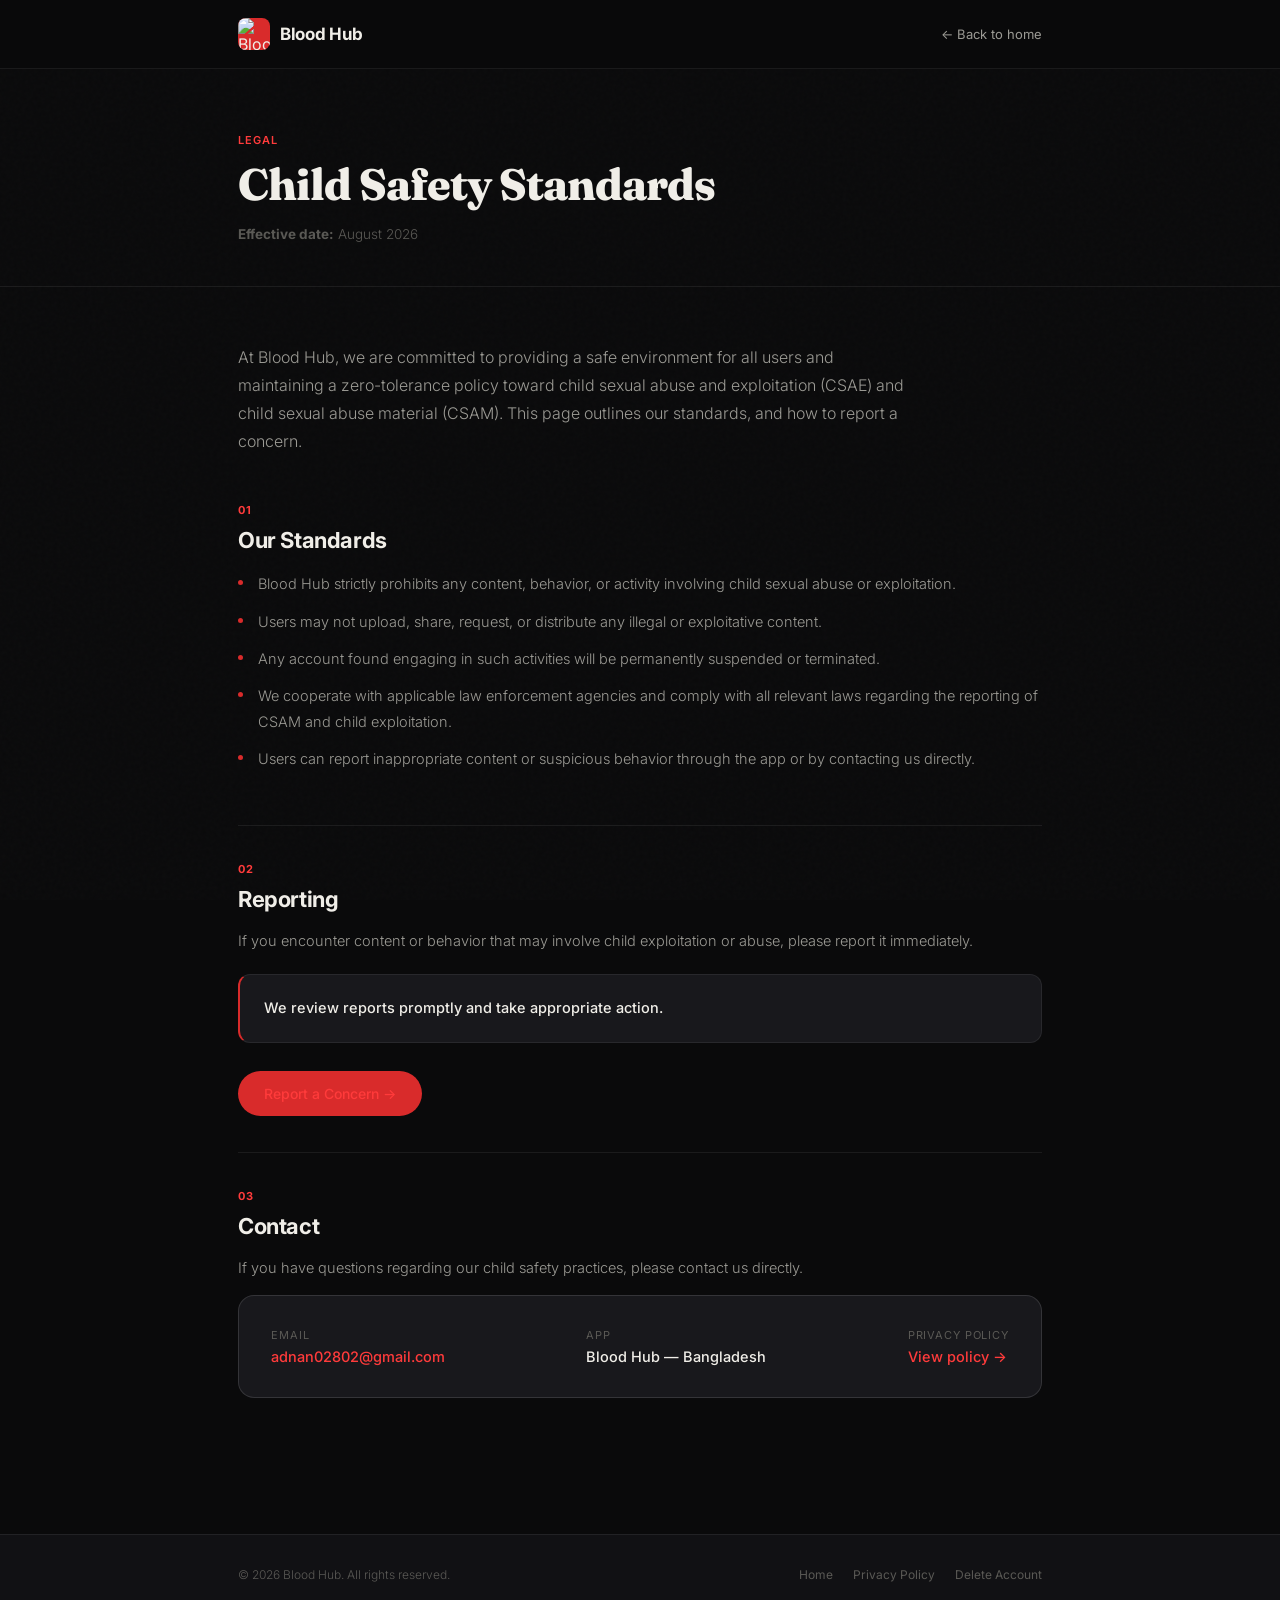
==== child-safety.html @ aaeac51d "Child Safety uploaded" ====
<!DOCTYPE html>
<html lang="en">

<head>
  <meta charset="UTF-8">
  <meta name="viewport" content="width=device-width, initial-scale=1.0">
  <title>Child Safety Standards | Blood Hub</title>
  <meta name="description"
    content="Blood Hub's Child Safety Standards — our zero-tolerance policy toward child sexual abuse and exploitation, and how to report concerns.">
  <link rel="preconnect" href="https://i.ibb.co.com">
  <link rel="icon" href="https://i.ibb.co.com/1txKKfhk/logo.png" type="image/png">
  <link rel="preconnect" href="https://fonts.googleapis.com">
  <link rel="preconnect" href="https://fonts.gstatic.com" crossorigin>
  <link
    href="https://fonts.googleapis.com/css2?family=Inter:wght@300;400;500;600;700;800&family=Fraunces:ital,opsz,wght@0,9..144,600;0,9..144,700;0,9..144,800;1,9..144,700&display=swap"
    rel="stylesheet">
  <style>
    :root {
      --red: #D92B2B;
      --red-2: #FF3B3B;
      --red-dim: rgba(217, 43, 43, 0.1);
      --red-glow: rgba(217, 43, 43, 0.22);
      --black: #0A0A0B;
      --surface: #111114;
      --surface-2: #18181C;
      --surface-3: #202027;
      --border: rgba(255, 255, 255, 0.07);
      --border-2: rgba(255, 255, 255, 0.12);
      --text: #F0EEE8;
      --text-2: #9B9A94;
      --text-3: #5A5955;
      --white: #FFFFFF;
      --font-display: 'Inter', 'Segoe UI', Arial, sans-serif;
      --font-body: 'Inter', 'Segoe UI', Arial, sans-serif;
      --font-hero: 'Fraunces', Georgia, serif;
    }

    *, *::before, *::after { margin: 0; padding: 0; box-sizing: border-box; }
    html { scroll-behavior: smooth; }

    body {
      font-family: var(--font-body);
      background: var(--black);
      color: var(--text);
      -webkit-font-smoothing: antialiased;
    }

    body::before {
      content: '';
      position: fixed;
      inset: 0;
      z-index: 0;
      background-image: url("data:image/svg+xml,%3Csvg viewBox='0 0 256 256' xmlns='http://www.w3.org/2000/svg'%3E%3Cfilter id='noise'%3E%3CfeTurbulence type='fractalNoise' baseFrequency='0.9' numOctaves='4' stitchTiles='stitch'/%3E%3C/filter%3E%3Crect width='100%25' height='100%25' filter='url(%23noise)' opacity='0.04'/%3E%3C/svg%3E");
      pointer-events: none;
      opacity: .55;
    }

    .container {
      max-width: 860px;
      margin: 0 auto;
      padding: 0 28px;
      position: relative;
    }

    /* ─── NAV ─── */
    nav {
      position: sticky;
      top: 0;
      z-index: 120;
      padding: 18px 0;
      background: rgba(10, 10, 11, 0.88);
      backdrop-filter: blur(20px);
      border-bottom: 1px solid var(--border);
    }

    .nav-inner {
      max-width: 860px;
      margin: 0 auto;
      padding: 0 28px;
      display: flex;
      align-items: center;
      justify-content: space-between;
    }

    .nav-logo {
      display: flex;
      align-items: center;
      gap: 10px;
      text-decoration: none;
      color: var(--text);
    }

    .nav-logo-mark {
      width: 32px;
      height: 32px;
      border-radius: 8px;
      background: var(--red);
      display: flex;
      align-items: center;
      justify-content: center;
      overflow: hidden;
    }

    .nav-logo-mark img { width: 100%; height: 100%; object-fit: cover; }

    .nav-logo span {
      font-family: var(--font-display);
      font-size: 17px;
      font-weight: 700;
      letter-spacing: -0.3px;
    }

    .nav-back {
      text-decoration: none;
      color: var(--text-2);
      font-size: 13px;
      font-weight: 400;
      transition: color .2s;
    }

    .nav-back:hover { color: var(--text); }

    /* ─── HEADER ─── */
    .policy-header {
      padding: 64px 0 40px;
      border-bottom: 1px solid var(--border);
      position: relative;
    }

    .eyebrow-label {
      font-size: 11px;
      font-weight: 600;
      text-transform: uppercase;
      letter-spacing: .1em;
      color: var(--red-2);
      margin-bottom: 14px;
      display: block;
    }

    .policy-header h1 {
      font-family: var(--font-hero);
      font-size: 44px;
      font-weight: 800;
      line-height: 1.05;
      letter-spacing: -1px;
      margin-bottom: 16px;
    }

    .policy-meta {
      font-size: 13.5px;
      color: var(--text-3);
      font-weight: 300;
      line-height: 1.7;
    }

    /* ─── BODY ─── */
    .policy-body { padding: 56px 0 100px; }

    .policy-intro {
      font-size: 16px;
      color: var(--text-2);
      line-height: 1.75;
      font-weight: 300;
      margin-bottom: 48px;
      max-width: 680px;
    }

    .policy-section {
      padding: 36px 0;
      border-top: 1px solid var(--border);
    }

    .policy-section:first-of-type { border-top: none; padding-top: 0; }

    .section-num {
      font-family: var(--font-display);
      font-size: 11px;
      font-weight: 700;
      color: var(--red-2);
      letter-spacing: .08em;
      margin-bottom: 10px;
    }

    .policy-section h2 {
      font-family: var(--font-display);
      font-size: 22px;
      font-weight: 700;
      letter-spacing: -0.4px;
      margin-bottom: 16px;
    }

    .policy-section p {
      font-size: 14.5px;
      color: var(--text-2);
      line-height: 1.8;
      font-weight: 300;
      margin-bottom: 14px;
    }

    .policy-section p:last-child { margin-bottom: 0; }

    .policy-section a { color: var(--red-2); text-decoration: none; }
    .policy-section a:hover { text-decoration: underline; }

    .policy-list {
      list-style: none;
      margin: 18px 0;
      display: flex;
      flex-direction: column;
      gap: 12px;
    }

    .policy-list li {
      font-size: 14.5px;
      color: var(--text-2);
      line-height: 1.75;
      font-weight: 300;
      padding-left: 20px;
      position: relative;
    }

    .policy-list li::before {
      content: '';
      position: absolute;
      left: 0;
      top: 9px;
      width: 5px;
      height: 5px;
      border-radius: 50%;
      background: var(--red);
    }

    .policy-list li strong { color: var(--text); font-weight: 500; }

    .callout {
      background: var(--surface-2);
      border: 1px solid var(--border);
      border-left: 2px solid var(--red);
      border-radius: 12px;
      padding: 20px 24px;
      margin: 20px 0;
    }

    .callout p { color: var(--text-2); margin-bottom: 0; }
    .callout p strong { color: var(--text); font-weight: 500; }

    .contact-card {
      background: var(--surface-2);
      border: 1px solid var(--border-2);
      border-radius: 16px;
      padding: 32px;
      margin-top: 8px;
      display: flex;
      flex-wrap: wrap;
      gap: 24px;
      justify-content: space-between;
      align-items: center;
    }

    .contact-item .label {
      font-size: 11px;
      text-transform: uppercase;
      letter-spacing: .08em;
      color: var(--text-3);
      margin-bottom: 6px;
    }

    .contact-item .value {
      font-family: var(--font-display);
      font-size: 14.5px;
      font-weight: 500;
      color: var(--text);
    }

    .contact-item a { color: var(--red-2); text-decoration: none; }
    .contact-item a:hover { text-decoration: underline; }

    .mailto-btn {
      display: inline-flex;
      align-items: center;
      gap: 9px;
      background: var(--red);
      color: white;
      padding: 14px 26px;
      border-radius: 100px;
      text-decoration: none;
      font-size: 14px;
      font-weight: 500;
      transition: all .25s;
      margin-top: 8px;
    }

    .mailto-btn:hover {
      background: var(--red-2);
      box-shadow: 0 12px 32px var(--red-glow);
    }

    /* ─── FOOTER ─── */
    footer {
      background: var(--surface);
      border-top: 1px solid var(--border);
      padding: 32px 0;
    }

    .footer-inner {
      display: flex;
      justify-content: space-between;
      align-items: center;
      flex-wrap: wrap;
      gap: 12px;
    }

    .footer-copy { font-size: 12px; color: var(--text-3); font-weight: 300; }

    .footer-legal { display: flex; gap: 20px; }

    .footer-legal a {
      font-size: 12px;
      color: var(--text-3);
      text-decoration: none;
      transition: color .2s;
    }

    .footer-legal a:hover { color: var(--text-2); }

    @media (max-width: 640px) {
      .policy-header h1 { font-size: 32px; }
      .policy-header { padding: 44px 0 32px; }
      .contact-card { flex-direction: column; align-items: flex-start; }
    }
  </style>
</head>

<body>

  <nav>
    <div class="nav-inner">
      <a href="index.html" class="nav-logo">
        <div class="nav-logo-mark"><img src="https://i.ibb.co.com/1txKKfhk/logo.png" alt="Blood Hub logo"></div>
        <span>Blood Hub</span>
      </a>
      <a href="index.html" class="nav-back">← Back to home</a>
    </div>
  </nav>

  <header class="policy-header">
    <div class="container">
      <span class="eyebrow-label">Legal</span>
      <h1>Child Safety Standards</h1>
      <p class="policy-meta"><strong>Effective date:</strong> August 2026</p>
    </div>
  </header>

  <main class="policy-body">
    <div class="container">

      <p class="policy-intro">
        At Blood Hub, we are committed to providing a safe environment for all users and maintaining a
        zero-tolerance policy toward child sexual abuse and exploitation (CSAE) and child sexual abuse material
        (CSAM). This page outlines our standards, and how to report a concern.
      </p>

      <section class="policy-section">
        <div class="section-num">01</div>
        <h2>Our Standards</h2>
        <ul class="policy-list">
          <li>Blood Hub strictly prohibits any content, behavior, or activity involving child sexual abuse or
            exploitation.</li>
          <li>Users may not upload, share, request, or distribute any illegal or exploitative content.</li>
          <li>Any account found engaging in such activities will be permanently suspended or terminated.</li>
          <li>We cooperate with applicable law enforcement agencies and comply with all relevant laws regarding
            the reporting of CSAM and child exploitation.</li>
          <li>Users can report inappropriate content or suspicious behavior through the app or by contacting us
            directly.</li>
        </ul>
      </section>

      <section class="policy-section">
        <div class="section-num">02</div>
        <h2>Reporting</h2>
        <p>If you encounter content or behavior that may involve child exploitation or abuse, please report it
          immediately.</p>
        <div class="callout">
          <p><strong>We review reports promptly and take appropriate action.</strong></p>
        </div>
        <a class="mailto-btn" href="mailto:adnan02802@gmail.com?subject=Child%20Safety%20Report%20-%20Blood%20Hub">Report a Concern →</a>
      </section>

      <section class="policy-section">
        <div class="section-num">03</div>
        <h2>Contact</h2>
        <p>If you have questions regarding our child safety practices, please contact us directly.</p>
        <div class="contact-card">
          <div class="contact-item">
            <div class="label">Email</div>
            <div class="value"><a href="mailto:adnan02802@gmail.com">adnan02802@gmail.com</a></div>
          </div>
          <div class="contact-item">
            <div class="label">App</div>
            <div class="value">Blood Hub — Bangladesh</div>
          </div>
          <div class="contact-item">
            <div class="label">Privacy Policy</div>
            <div class="value"><a href="privacy-policy.html">View policy →</a></div>
          </div>
        </div>
      </section>

    </div>
  </main>

  <footer>
    <div class="container footer-inner">
      <div class="footer-copy">© 2026 Blood Hub. All rights reserved.</div>
      <div class="footer-legal">
        <a href="index.html">Home</a>
        <a href="privacy-policy.html">Privacy Policy</a>
        <a href="delete-account.html">Delete Account</a>
      </div>
    </div>
  </footer>

</body>

</html>
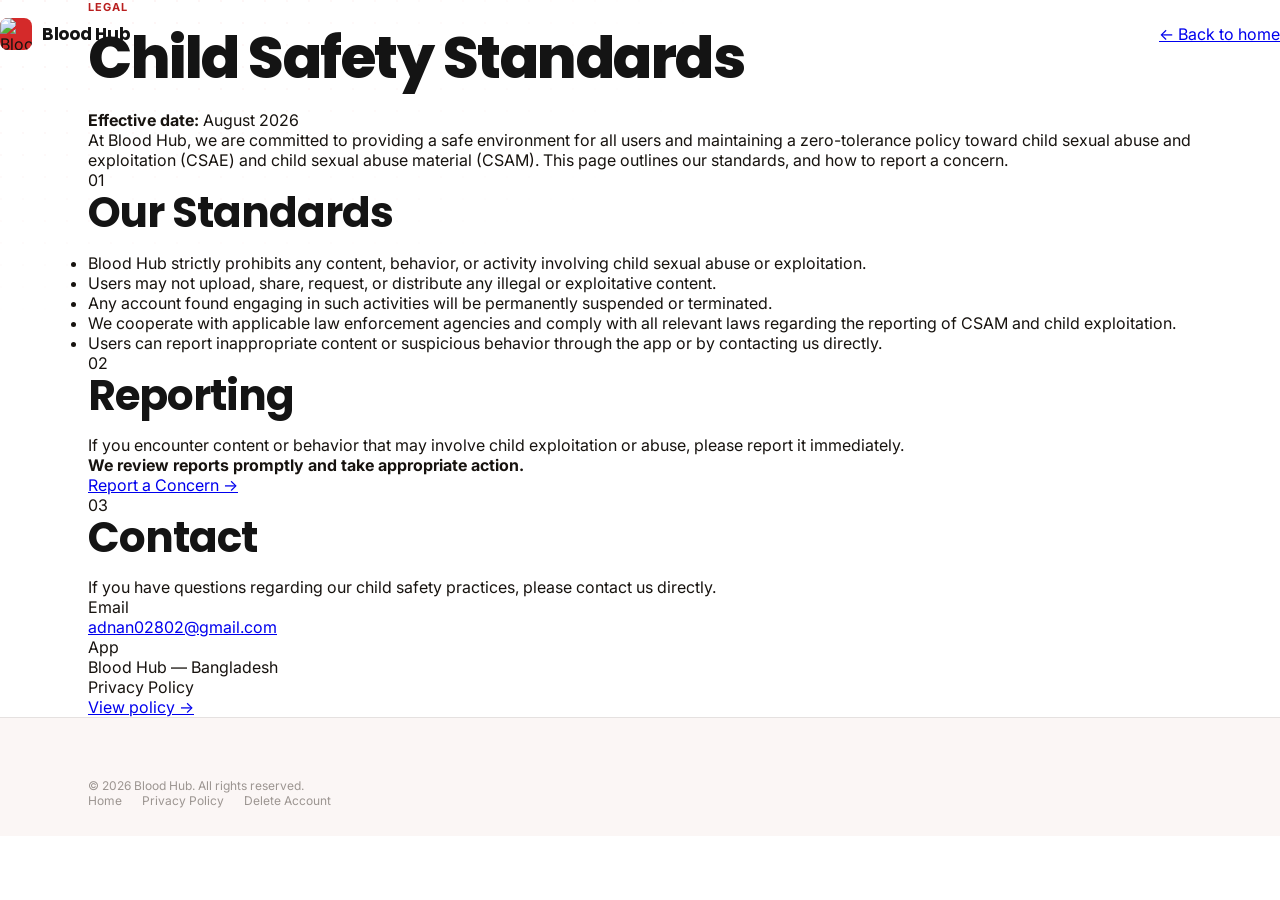
==== commit 940a3f19: "Teams, child safety, delete account, privacy policy added to the website. Theme changed" ====
--- a/child-safety.html
+++ b/child-safety.html
@@ -6,334 +6,19 @@
   <meta name="viewport" content="width=device-width, initial-scale=1.0">
   <title>Child Safety Standards | Blood Hub</title>
   <meta name="description"
-    content="Blood Hub's Child Safety Standards — our zero-tolerance policy toward child sexual abuse and exploitation, and how to report concerns.">
+    content="Blood Hub's child safety standards and zero-tolerance policy toward child sexual abuse and exploitation.">
+  <link rel="canonical" href="https://blood-hub-website.vercel.app/child-safety.html">
   <link rel="preconnect" href="https://i.ibb.co.com">
   <link rel="icon" href="https://i.ibb.co.com/1txKKfhk/logo.png" type="image/png">
   <link rel="preconnect" href="https://fonts.googleapis.com">
   <link rel="preconnect" href="https://fonts.gstatic.com" crossorigin>
-  <link
-    href="https://fonts.googleapis.com/css2?family=Inter:wght@300;400;500;600;700;800&family=Fraunces:ital,opsz,wght@0,9..144,600;0,9..144,700;0,9..144,800;1,9..144,700&display=swap"
-    rel="stylesheet">
-  <style>
-    :root {
-      --red: #D92B2B;
-      --red-2: #FF3B3B;
-      --red-dim: rgba(217, 43, 43, 0.1);
-      --red-glow: rgba(217, 43, 43, 0.22);
-      --black: #0A0A0B;
-      --surface: #111114;
-      --surface-2: #18181C;
-      --surface-3: #202027;
-      --border: rgba(255, 255, 255, 0.07);
-      --border-2: rgba(255, 255, 255, 0.12);
-      --text: #F0EEE8;
-      --text-2: #9B9A94;
-      --text-3: #5A5955;
-      --white: #FFFFFF;
-      --font-display: 'Inter', 'Segoe UI', Arial, sans-serif;
-      --font-body: 'Inter', 'Segoe UI', Arial, sans-serif;
-      --font-hero: 'Fraunces', Georgia, serif;
-    }
-
-    *, *::before, *::after { margin: 0; padding: 0; box-sizing: border-box; }
-    html { scroll-behavior: smooth; }
-
-    body {
-      font-family: var(--font-body);
-      background: var(--black);
-      color: var(--text);
-      -webkit-font-smoothing: antialiased;
-    }
-
-    body::before {
-      content: '';
-      position: fixed;
-      inset: 0;
-      z-index: 0;
-      background-image: url("data:image/svg+xml,%3Csvg viewBox='0 0 256 256' xmlns='http://www.w3.org/2000/svg'%3E%3Cfilter id='noise'%3E%3CfeTurbulence type='fractalNoise' baseFrequency='0.9' numOctaves='4' stitchTiles='stitch'/%3E%3C/filter%3E%3Crect width='100%25' height='100%25' filter='url(%23noise)' opacity='0.04'/%3E%3C/svg%3E");
-      pointer-events: none;
-      opacity: .55;
-    }
-
-    .container {
-      max-width: 860px;
-      margin: 0 auto;
-      padding: 0 28px;
-      position: relative;
-    }
-
-    /* ─── NAV ─── */
-    nav {
-      position: sticky;
-      top: 0;
-      z-index: 120;
-      padding: 18px 0;
-      background: rgba(10, 10, 11, 0.88);
-      backdrop-filter: blur(20px);
-      border-bottom: 1px solid var(--border);
-    }
-
-    .nav-inner {
-      max-width: 860px;
-      margin: 0 auto;
-      padding: 0 28px;
-      display: flex;
-      align-items: center;
-      justify-content: space-between;
-    }
-
-    .nav-logo {
-      display: flex;
-      align-items: center;
-      gap: 10px;
-      text-decoration: none;
-      color: var(--text);
-    }
-
-    .nav-logo-mark {
-      width: 32px;
-      height: 32px;
-      border-radius: 8px;
-      background: var(--red);
-      display: flex;
-      align-items: center;
-      justify-content: center;
-      overflow: hidden;
-    }
-
-    .nav-logo-mark img { width: 100%; height: 100%; object-fit: cover; }
-
-    .nav-logo span {
-      font-family: var(--font-display);
-      font-size: 17px;
-      font-weight: 700;
-      letter-spacing: -0.3px;
-    }
-
-    .nav-back {
-      text-decoration: none;
-      color: var(--text-2);
-      font-size: 13px;
-      font-weight: 400;
-      transition: color .2s;
-    }
-
-    .nav-back:hover { color: var(--text); }
-
-    /* ─── HEADER ─── */
-    .policy-header {
-      padding: 64px 0 40px;
-      border-bottom: 1px solid var(--border);
-      position: relative;
-    }
-
-    .eyebrow-label {
-      font-size: 11px;
-      font-weight: 600;
-      text-transform: uppercase;
-      letter-spacing: .1em;
-      color: var(--red-2);
-      margin-bottom: 14px;
-      display: block;
-    }
-
-    .policy-header h1 {
-      font-family: var(--font-hero);
-      font-size: 44px;
-      font-weight: 800;
-      line-height: 1.05;
-      letter-spacing: -1px;
-      margin-bottom: 16px;
-    }
-
-    .policy-meta {
-      font-size: 13.5px;
-      color: var(--text-3);
-      font-weight: 300;
-      line-height: 1.7;
-    }
-
-    /* ─── BODY ─── */
-    .policy-body { padding: 56px 0 100px; }
-
-    .policy-intro {
-      font-size: 16px;
-      color: var(--text-2);
-      line-height: 1.75;
-      font-weight: 300;
-      margin-bottom: 48px;
-      max-width: 680px;
-    }
-
-    .policy-section {
-      padding: 36px 0;
-      border-top: 1px solid var(--border);
-    }
-
-    .policy-section:first-of-type { border-top: none; padding-top: 0; }
-
-    .section-num {
-      font-family: var(--font-display);
-      font-size: 11px;
-      font-weight: 700;
-      color: var(--red-2);
-      letter-spacing: .08em;
-      margin-bottom: 10px;
-    }
-
-    .policy-section h2 {
-      font-family: var(--font-display);
-      font-size: 22px;
-      font-weight: 700;
-      letter-spacing: -0.4px;
-      margin-bottom: 16px;
-    }
-
-    .policy-section p {
-      font-size: 14.5px;
-      color: var(--text-2);
-      line-height: 1.8;
-      font-weight: 300;
-      margin-bottom: 14px;
-    }
-
-    .policy-section p:last-child { margin-bottom: 0; }
-
-    .policy-section a { color: var(--red-2); text-decoration: none; }
-    .policy-section a:hover { text-decoration: underline; }
-
-    .policy-list {
-      list-style: none;
-      margin: 18px 0;
-      display: flex;
-      flex-direction: column;
-      gap: 12px;
-    }
-
-    .policy-list li {
-      font-size: 14.5px;
-      color: var(--text-2);
-      line-height: 1.75;
-      font-weight: 300;
-      padding-left: 20px;
-      position: relative;
-    }
-
-    .policy-list li::before {
-      content: '';
-      position: absolute;
-      left: 0;
-      top: 9px;
-      width: 5px;
-      height: 5px;
-      border-radius: 50%;
-      background: var(--red);
-    }
-
-    .policy-list li strong { color: var(--text); font-weight: 500; }
-
-    .callout {
-      background: var(--surface-2);
-      border: 1px solid var(--border);
-      border-left: 2px solid var(--red);
-      border-radius: 12px;
-      padding: 20px 24px;
-      margin: 20px 0;
-    }
-
-    .callout p { color: var(--text-2); margin-bottom: 0; }
-    .callout p strong { color: var(--text); font-weight: 500; }
-
-    .contact-card {
-      background: var(--surface-2);
-      border: 1px solid var(--border-2);
-      border-radius: 16px;
-      padding: 32px;
-      margin-top: 8px;
-      display: flex;
-      flex-wrap: wrap;
-      gap: 24px;
-      justify-content: space-between;
-      align-items: center;
-    }
-
-    .contact-item .label {
-      font-size: 11px;
-      text-transform: uppercase;
-      letter-spacing: .08em;
-      color: var(--text-3);
-      margin-bottom: 6px;
-    }
-
-    .contact-item .value {
-      font-family: var(--font-display);
-      font-size: 14.5px;
-      font-weight: 500;
-      color: var(--text);
-    }
-
-    .contact-item a { color: var(--red-2); text-decoration: none; }
-    .contact-item a:hover { text-decoration: underline; }
-
-    .mailto-btn {
-      display: inline-flex;
-      align-items: center;
-      gap: 9px;
-      background: var(--red);
-      color: white;
-      padding: 14px 26px;
-      border-radius: 100px;
-      text-decoration: none;
-      font-size: 14px;
-      font-weight: 500;
-      transition: all .25s;
-      margin-top: 8px;
-    }
-
-    .mailto-btn:hover {
-      background: var(--red-2);
-      box-shadow: 0 12px 32px var(--red-glow);
-    }
-
-    /* ─── FOOTER ─── */
-    footer {
-      background: var(--surface);
-      border-top: 1px solid var(--border);
-      padding: 32px 0;
-    }
-
-    .footer-inner {
-      display: flex;
-      justify-content: space-between;
-      align-items: center;
-      flex-wrap: wrap;
-      gap: 12px;
-    }
-
-    .footer-copy { font-size: 12px; color: var(--text-3); font-weight: 300; }
-
-    .footer-legal { display: flex; gap: 20px; }
-
-    .footer-legal a {
-      font-size: 12px;
-      color: var(--text-3);
-      text-decoration: none;
-      transition: color .2s;
-    }
-
-    .footer-legal a:hover { color: var(--text-2); }
-
-    @media (max-width: 640px) {
-      .policy-header h1 { font-size: 32px; }
-      .policy-header { padding: 44px 0 32px; }
-      .contact-card { flex-direction: column; align-items: flex-start; }
-    }
-  </style>
+  <link href="https://fonts.googleapis.com/css2?family=Poppins:wght@500;600;700;800&family=Inter:wght@300;400;500;600&display=swap" rel="stylesheet">
+  <link rel="stylesheet" href="assets/css/style.css">
 </head>
 
 <body>
 
-  <nav>
+  <nav class="legal-nav">
     <div class="nav-inner">
       <a href="index.html" class="nav-logo">
         <div class="nav-logo-mark"><img src="https://i.ibb.co.com/1txKKfhk/logo.png" alt="Blood Hub logo"></div>
@@ -409,8 +94,8 @@
     </div>
   </main>
 
-  <footer>
-    <div class="container footer-inner">
+  <footer class="legal-footer">
+    <div class="container">
       <div class="footer-copy">© 2026 Blood Hub. All rights reserved.</div>
       <div class="footer-legal">
         <a href="index.html">Home</a>
--- a/assets/css/style.css
+++ b/assets/css/style.css
@@ -0,0 +1,1022 @@
+/* ============================================================
+   BLOOD HUB — shared site styles
+   Palette + type derived from the app UI and team posters.
+   ============================================================ */
+
+:root {
+  /* Reds */
+  --red: #D42A2A;
+  --red-2: #B91F1F;
+  --red-bright: #E63946;
+  --red-dim: rgba(212, 42, 42, 0.08);
+  --red-soft: #FDEBEB;
+  --red-glow: rgba(212, 42, 42, 0.22);
+
+  /* Neutrals */
+  --black: #141414;
+  --white: #FFFFFF;
+  --bg: #FFFFFF;
+  --surface: #FBF6F5;
+  --surface-2: #FFFFFF;
+  --surface-3: #F8EFEE;
+  --border: rgba(20, 15, 14, 0.09);
+  --border-2: rgba(20, 15, 14, 0.15);
+  --text: #17130F;
+  --text-2: #66605C;
+  --text-3: #9C9591;
+
+  --font-display: 'Poppins', 'Inter', 'Segoe UI', Arial, sans-serif;
+  --font-body: 'Inter', 'Segoe UI', Arial, sans-serif;
+  --font-script: 'Caveat', cursive;
+}
+
+*, *::before, *::after {
+  margin: 0;
+  padding: 0;
+  box-sizing: border-box;
+}
+
+html { scroll-behavior: smooth; }
+
+body {
+  font-family: var(--font-body);
+  background: var(--bg);
+  color: var(--text);
+  overflow-x: hidden;
+  -webkit-font-smoothing: antialiased;
+}
+
+body.menu-open { overflow: hidden; }
+
+/* Subtle dotted texture, echoing the poster's polka-dot flourish */
+body::before {
+  content: '';
+  position: fixed;
+  inset: 0;
+  z-index: 0;
+  background-image: radial-gradient(rgba(212, 42, 42, 0.10) 1.4px, transparent 1.4px);
+  background-size: 22px 22px;
+  background-position: -10px -10px;
+  pointer-events: none;
+  opacity: .5;
+  mask-image: radial-gradient(ellipse 900px 500px at 8% 0%, black, transparent 70%);
+}
+
+.container {
+  max-width: 1160px;
+  margin: 0 auto;
+  padding: 0 28px;
+  position: relative;
+}
+
+/* ─── NAVIGATION ─── */
+nav {
+  position: fixed;
+  top: 0; left: 0; right: 0;
+  z-index: 120;
+  padding: 18px 0;
+  transition: background .3s, border-color .3s, box-shadow .3s;
+}
+
+nav.scrolled {
+  background: rgba(255, 255, 255, 0.9);
+  backdrop-filter: blur(20px);
+  border-bottom: 1px solid var(--border);
+  box-shadow: 0 4px 24px rgba(20, 15, 14, 0.04);
+}
+
+.nav-inner {
+  display: flex;
+  align-items: center;
+  justify-content: space-between;
+  position: relative;
+}
+
+.nav-logo {
+  display: flex;
+  align-items: center;
+  gap: 10px;
+  text-decoration: none;
+  color: var(--text);
+}
+
+.nav-logo-mark {
+  width: 32px;
+  height: 32px;
+  border-radius: 8px;
+  background: var(--red);
+  display: flex;
+  align-items: center;
+  justify-content: center;
+  overflow: hidden;
+}
+
+.nav-logo-mark img { width: 100%; height: 100%; object-fit: cover; }
+
+.nav-logo span {
+  font-family: var(--font-display);
+  font-size: 17px;
+  font-weight: 700;
+  letter-spacing: -0.3px;
+  color: var(--black);
+}
+
+.nav-links { display: flex; gap: 32px; align-items: center; }
+
+.nav-link {
+  text-decoration: none;
+  color: var(--text-2);
+  font-size: 13.5px;
+  font-weight: 500;
+  transition: color .2s;
+  letter-spacing: .01em;
+}
+
+.nav-link:hover, .nav-link.active { color: var(--red-2); }
+
+.nav-cta {
+  background: var(--red);
+  color: white;
+  padding: 8px 20px;
+  border-radius: 100px;
+  text-decoration: none;
+  font-size: 13px;
+  font-weight: 600;
+  transition: all .2s;
+  letter-spacing: .01em;
+}
+
+.nav-cta:hover {
+  background: var(--red-2);
+  box-shadow: 0 8px 24px var(--red-glow);
+  transform: translateY(-1px);
+}
+
+.hamburger {
+  display: none;
+  flex-direction: column;
+  gap: 5px;
+  cursor: pointer;
+  padding: 4px;
+  background: transparent;
+  border: 0;
+}
+
+.hamburger span {
+  display: block;
+  width: 22px;
+  height: 2px;
+  border-radius: 2px;
+  background: var(--black);
+  transition: all .3s;
+}
+
+/* ─── HERO ─── */
+.hero {
+  min-height: 100vh;
+  display: flex;
+  align-items: center;
+  padding: 120px 0 80px;
+  position: relative;
+  overflow: hidden;
+}
+
+.hero::after {
+  content: '';
+  position: absolute;
+  top: -10%;
+  left: 50%;
+  transform: translateX(-50%);
+  width: 900px;
+  height: 700px;
+  background: radial-gradient(ellipse at center, rgba(212, 42, 42, 0.10) 0%, transparent 65%);
+  pointer-events: none;
+}
+
+.hero-inner {
+  display: grid;
+  grid-template-columns: 1fr 1fr;
+  gap: 80px;
+  align-items: center;
+}
+
+.hero-eyebrow {
+  display: inline-flex;
+  align-items: center;
+  gap: 8px;
+  border: 1px solid rgba(212, 42, 42, 0.25);
+  background: var(--red-soft);
+  padding: 5px 12px 5px 8px;
+  border-radius: 100px;
+  font-size: 11.5px;
+  font-weight: 600;
+  color: var(--red-2);
+  margin-bottom: 24px;
+  letter-spacing: .04em;
+  text-transform: uppercase;
+}
+
+.eyebrow-dot {
+  width: 6px; height: 6px;
+  border-radius: 50%;
+  background: var(--red);
+  animation: blink 2s ease-in-out infinite;
+}
+
+@keyframes blink {
+  0%, 100% { opacity: 1; transform: scale(1); }
+  50% { opacity: .4; transform: scale(.8); }
+}
+
+h1 {
+  font-family: var(--font-display);
+  font-size: 58px;
+  font-weight: 800;
+  line-height: 1.04;
+  letter-spacing: -1.5px;
+  margin-bottom: 22px;
+  color: var(--black);
+}
+
+h1 em { font-style: normal; color: var(--red); }
+
+.hero-desc {
+  font-size: 16px;
+  color: var(--text-2);
+  line-height: 1.7;
+  max-width: 460px;
+  margin-bottom: 36px;
+  font-weight: 400;
+}
+
+.hero-actions { display: flex; gap: 12px; flex-wrap: wrap; margin-bottom: 48px; }
+
+.btn-dl {
+  display: inline-flex;
+  align-items: center;
+  gap: 9px;
+  background: var(--red);
+  color: white;
+  padding: 14px 26px;
+  border-radius: 100px;
+  text-decoration: none;
+  font-size: 14px;
+  font-weight: 600;
+  transition: all .25s;
+  border: none;
+  cursor: pointer;
+}
+
+.btn-dl:hover {
+  background: var(--red-2);
+  transform: translateY(-1px);
+  box-shadow: 0 12px 32px var(--red-glow);
+}
+
+.btn-dl svg { flex-shrink: 0; }
+
+.btn-ghost {
+  display: inline-flex;
+  align-items: center;
+  gap: 8px;
+  background: transparent;
+  color: var(--text);
+  padding: 14px 24px;
+  border-radius: 100px;
+  text-decoration: none;
+  font-size: 14px;
+  font-weight: 500;
+  border: 1px solid var(--border-2);
+  transition: all .2s;
+}
+
+.btn-ghost:hover { border-color: var(--red); color: var(--red-2); background: var(--red-dim); }
+
+.btn-black {
+  display: inline-flex;
+  align-items: center;
+  gap: 9px;
+  background: var(--black);
+  color: white;
+  padding: 14px 26px;
+  border-radius: 100px;
+  text-decoration: none;
+  font-size: 14px;
+  font-weight: 600;
+  transition: all .25s;
+  border: none;
+  cursor: pointer;
+}
+
+.btn-black:hover { background: #000; transform: translateY(-1px); }
+
+.trust-chips { display: flex; flex-wrap: wrap; gap: 10px; }
+
+.chip { display: flex; align-items: center; gap: 6px; font-size: 12px; color: var(--text-3); font-weight: 500; }
+
+.chip::before { content: ''; width: 4px; height: 4px; border-radius: 50%; background: var(--red); flex-shrink: 0; }
+
+/* ─── HERO VISUAL ─── */
+.hero-visual { position: relative; }
+
+@keyframes float {
+  0%, 100% { transform: translateY(0); }
+  50% { transform: translateY(-10px); }
+}
+
+.screenshot-stack {
+  position: relative;
+  width: 100%;
+  max-width: 340px;
+  margin: 0 auto;
+}
+
+.screenshot-main {
+  width: 100%;
+  border-radius: 32px;
+  box-shadow: 0 40px 80px rgba(20, 15, 14, 0.18), 0 0 0 8px var(--white), 0 0 0 9px var(--border-2);
+  display: block;
+  animation: float 5s ease-in-out infinite;
+}
+
+.hero-visual::before {
+  content: '';
+  position: absolute;
+  top: 8%;
+  left: 50%;
+  transform: translateX(-50%);
+  width: 320px;
+  height: 320px;
+  background: var(--red);
+  border-radius: 50%;
+  opacity: .12;
+  filter: blur(10px);
+  z-index: -1;
+}
+
+.float-card {
+  position: absolute;
+  background: var(--white);
+  border: 1px solid var(--border-2);
+  border-radius: 14px;
+  padding: 12px 16px;
+  font-size: 12px;
+  box-shadow: 0 20px 40px rgba(20, 15, 14, 0.12);
+  z-index: 3;
+}
+
+.float-card-1 { right: -18px; top: 50px; animation: float 5s ease-in-out infinite .8s; }
+.float-card-2 { left: -30px; bottom: 90px; animation: float 5s ease-in-out infinite 1.6s; }
+
+.float-card-label { font-size: 10px; color: var(--text-3); margin-bottom: 4px; font-weight: 500; }
+.float-card-value {
+  font-family: var(--font-display);
+  font-size: 22px;
+  font-weight: 700;
+  color: var(--text);
+  line-height: 1;
+}
+.float-card-sub { font-size: 10px; color: var(--text-3); margin-top: 2px; }
+
+/* ─── SECTION SHARED ─── */
+.section { padding: 100px 0; }
+.section-alt { background: var(--surface); }
+
+.eyebrow-label {
+  font-size: 11px;
+  font-weight: 700;
+  text-transform: uppercase;
+  letter-spacing: .1em;
+  color: var(--red-2);
+  margin-bottom: 14px;
+  display: block;
+}
+
+.eyebrow-script {
+  font-family: var(--font-script);
+  font-size: 34px;
+  font-weight: 600;
+  color: var(--black);
+  display: block;
+  margin-bottom: 4px;
+  line-height: 1;
+}
+
+h2 {
+  font-family: var(--font-display);
+  font-size: 42px;
+  font-weight: 700;
+  line-height: 1.1;
+  letter-spacing: -1px;
+  margin-bottom: 16px;
+  color: var(--black);
+}
+
+.section-desc {
+  font-size: 16px;
+  color: var(--text-2);
+  line-height: 1.7;
+  max-width: 540px;
+  font-weight: 400;
+}
+
+/* ─── URGENCY STRIP ─── */
+.urgency-strip { background: var(--red); padding: 12px 0; overflow: hidden; position: relative; }
+
+.strip-track {
+  display: flex; gap: 60px;
+  animation: marquee 18s linear infinite;
+  white-space: nowrap;
+}
+
+@keyframes marquee { from { transform: translateX(0); } to { transform: translateX(-50%); } }
+
+.strip-item {
+  display: flex; align-items: center; gap: 10px;
+  font-family: var(--font-display);
+  font-size: 13px; font-weight: 600; color: white;
+  letter-spacing: .02em; flex-shrink: 0;
+}
+
+.strip-sep { opacity: .5; }
+
+/* ─── PROBLEM/SOLUTION ─── */
+.problem-grid { display: grid; grid-template-columns: 1fr 1fr; gap: 2px; margin-top: 60px; }
+
+.problem-card { background: var(--white); padding: 44px; border: 1px solid var(--border); }
+
+.problem-card:first-child { border-radius: 20px 0 0 20px; border-right: none; }
+.problem-card:last-child { border-radius: 0 20px 20px 0; border-left: 3px solid var(--red); }
+
+.card-title { font-family: var(--font-display); font-size: 21px; font-weight: 700; margin-bottom: 14px; color: var(--black); }
+.card-body { font-size: 15px; color: var(--text-2); line-height: 1.75; font-weight: 400; }
+.card-body strong { color: var(--black); font-weight: 600; }
+
+/* ─── FEATURES ─── */
+.features-header { display: grid; grid-template-columns: 1fr 1fr; gap: 60px; align-items: end; margin-bottom: 52px; }
+
+.features-grid {
+  display: grid;
+  grid-template-columns: repeat(3, 1fr);
+  gap: 1px;
+  background: var(--border);
+  border: 1px solid var(--border);
+  border-radius: 20px;
+  overflow: hidden;
+}
+
+.feature-cell { background: var(--white); padding: 32px 28px; transition: background .2s; }
+.feature-cell:hover { background: var(--surface-3); }
+
+.feature-num { font-family: var(--font-display); font-size: 11px; font-weight: 700; color: var(--text-3); letter-spacing: .08em; margin-bottom: 20px; }
+
+.feature-icon-wrap {
+  width: 44px; height: 44px;
+  border-radius: 50%;
+  background: var(--red-soft);
+  border: 1px solid rgba(212, 42, 42, 0.15);
+  display: flex; align-items: center; justify-content: center;
+  font-size: 20px; margin-bottom: 16px;
+}
+
+.feature-title { font-family: var(--font-display); font-size: 17px; font-weight: 600; margin-bottom: 8px; color: var(--black); }
+.feature-desc { font-size: 13.5px; color: var(--text-2); line-height: 1.65; font-weight: 400; }
+
+/* ─── HOW IT WORKS ─── */
+.steps-wrap { display: grid; grid-template-columns: repeat(5, 1fr); gap: 0; margin-top: 60px; position: relative; }
+
+.steps-wrap::after {
+  content: '';
+  position: absolute;
+  top: 28px; left: 10%; right: 10%;
+  height: 1px;
+  background: linear-gradient(90deg, transparent, var(--red) 20%, var(--red) 80%, transparent);
+  opacity: .35;
+}
+
+.step-item { text-align: center; padding: 0 12px; position: relative; z-index: 1; }
+
+.step-num {
+  width: 56px; height: 56px;
+  border-radius: 50%;
+  border: 1px solid var(--border-2);
+  background: var(--white);
+  display: flex; align-items: center; justify-content: center;
+  font-family: var(--font-display);
+  font-size: 18px; font-weight: 700; color: var(--black);
+  margin: 0 auto 20px;
+  transition: all .25s;
+  box-shadow: 0 4px 14px rgba(20,15,14,0.05);
+}
+
+.step-item:hover .step-num { border-color: var(--red); color: var(--red-2); background: var(--red-soft); }
+
+.step-title { font-family: var(--font-display); font-size: 14px; font-weight: 600; margin-bottom: 6px; color: var(--black); }
+.step-desc { font-size: 12px; color: var(--text-3); line-height: 1.5; font-weight: 400; }
+
+/* ─── BUILT FOR BD ─── */
+.bd-grid { display: grid; grid-template-columns: repeat(4, 1fr); gap: 16px; margin-top: 52px; }
+
+.bd-card { background: var(--white); border: 1px solid var(--border); border-radius: 16px; padding: 28px 22px; transition: all .25s; }
+.bd-card:hover { border-color: var(--red); transform: translateY(-3px); box-shadow: 0 12px 28px rgba(20,15,14,0.06); }
+
+.bd-card-title { font-family: var(--font-display); font-size: 16px; font-weight: 600; margin-bottom: 6px; color: var(--black); }
+.bd-card-desc { font-size: 12.5px; color: var(--text-3); line-height: 1.6; font-weight: 400; }
+
+/* ─── STATS ─── */
+.stats-section { padding: 80px 0; }
+
+.stats-inner {
+  background: var(--black);
+  border-radius: 24px;
+  padding: 60px;
+  display: grid;
+  grid-template-columns: 1fr 2fr;
+  gap: 60px;
+  align-items: center;
+  position: relative;
+  overflow: hidden;
+}
+
+.stats-inner::before {
+  content: '';
+  position: absolute;
+  top: -30%; right: -10%;
+  width: 500px; height: 500px;
+  background: radial-gradient(circle, rgba(212, 42, 42, 0.35) 0%, transparent 70%);
+  pointer-events: none;
+}
+
+.stats-label-col .eyebrow-label { color: var(--red-bright); margin-bottom: 10px; }
+
+.stats-label-col h3 {
+  font-family: var(--font-display);
+  font-size: 27px; font-weight: 700; line-height: 1.15; color: white;
+}
+
+.stats-grid { display: grid; grid-template-columns: repeat(2, 1fr); gap: 32px; }
+
+.stat-item { border-left: 2px solid var(--red); padding-left: 20px; }
+
+.stat-num { font-family: var(--font-display); font-size: 40px; font-weight: 800; color: white; line-height: 1; }
+.stat-lbl { font-size: 13px; color: rgba(255,255,255,0.55); margin-top: 4px; font-weight: 400; }
+
+/* ─── FAQ ─── */
+.faq-list { margin-top: 52px; max-width: 720px; }
+
+.faq-item { border-bottom: 1px solid var(--border); overflow: hidden; }
+
+.faq-q {
+  width: 100%; text-align: left;
+  background: none; border: none;
+  padding: 22px 0;
+  display: flex; justify-content: space-between; align-items: center;
+  cursor: pointer;
+  color: var(--black);
+  font-family: var(--font-display);
+  font-size: 16px; font-weight: 600;
+  transition: color .2s;
+  gap: 16px;
+}
+
+.faq-q:hover { color: var(--red-2); }
+
+.faq-icon {
+  width: 24px; height: 24px;
+  border-radius: 50%;
+  border: 1px solid var(--border-2);
+  display: flex; align-items: center; justify-content: center;
+  flex-shrink: 0;
+  transition: all .3s;
+  font-size: 14px; color: var(--text-2);
+}
+
+.faq-item.open .faq-icon { background: var(--red); border-color: var(--red); color: white; transform: rotate(45deg); }
+
+.faq-a { max-height: 0; overflow: hidden; transition: max-height .35s ease; }
+.faq-item.open .faq-a { max-height: 300px; }
+
+.faq-a p { font-size: 14px; color: var(--text-2); line-height: 1.75; padding-bottom: 22px; font-weight: 400; }
+
+/* ─── FOUNDER SPOTLIGHT (home preview) ─── */
+.founder-section { padding: 80px 0; }
+
+.founder-inner {
+  display: grid;
+  grid-template-columns: 1fr 2fr;
+  gap: 60px;
+  align-items: center;
+  background: var(--surface);
+  border: 1px solid var(--border);
+  border-radius: 24px;
+  padding: 60px;
+}
+
+.founder-left { text-align: center; }
+
+.founder-avatar {
+  width: 110px; height: 110px;
+  border-radius: 50%;
+  background: var(--red-soft);
+  border: 3px solid var(--white);
+  outline: 2px solid var(--red);
+  display: flex; align-items: center; justify-content: center;
+  margin: 0 auto 16px;
+  font-family: var(--font-display);
+  font-size: 32px; font-weight: 700; color: var(--red-2);
+  box-shadow: 0 10px 30px rgba(20,15,14,0.1);
+}
+
+.founder-name { font-family: var(--font-display); font-size: 18px; font-weight: 700; margin-bottom: 4px; color: var(--black); }
+.founder-role { font-size: 13px; color: var(--text-3); margin-bottom: 20px; font-weight: 400; }
+
+.founder-socials { display: flex; gap: 10px; justify-content: center; }
+
+.social-btn {
+  width: 36px; height: 36px;
+  border-radius: 50%;
+  background: var(--white);
+  border: 1px solid var(--border-2);
+  display: flex; align-items: center; justify-content: center;
+  color: var(--text-2);
+  text-decoration: none;
+  transition: all .2s;
+  font-size: 14px;
+}
+
+.social-btn:hover { border-color: var(--red); color: var(--red-2); background: var(--red-soft); }
+
+.founder-quote { font-size: 17px; line-height: 1.8; color: var(--text-2); font-weight: 400; font-style: italic; }
+
+.founder-quote::before {
+  content: '\201C';
+  font-family: var(--font-display);
+  font-size: 64px; color: var(--red);
+  line-height: .8; display: block; margin-bottom: 8px;
+  font-style: normal;
+}
+
+.founder-more { margin-top: 24px; }
+
+/* ─── DOWNLOAD ─── */
+.download-section { padding: 100px 0; position: relative; overflow: hidden; }
+
+.download-section::before {
+  content: '';
+  position: absolute;
+  top: 50%; left: 50%;
+  transform: translate(-50%, -50%);
+  width: 700px; height: 500px;
+  background: radial-gradient(ellipse at center, rgba(212, 42, 42, 0.10) 0%, transparent 65%);
+  pointer-events: none;
+}
+
+.download-card {
+  max-width: 580px;
+  margin: 0 auto;
+  background: var(--white);
+  border: 1px solid var(--border-2);
+  border-radius: 28px;
+  padding: 56px 48px;
+  text-align: center;
+  position: relative;
+  box-shadow: 0 40px 80px rgba(20, 15, 14, 0.10);
+}
+
+.dl-logo {
+  width: 72px; height: 72px;
+  border-radius: 20px;
+  background: var(--red);
+  margin: 0 auto 24px;
+  overflow: hidden;
+  display: flex; align-items: center; justify-content: center;
+}
+
+.dl-logo img { width: 100%; height: 100%; object-fit: contain; }
+
+.dl-title { font-family: var(--font-display); font-size: 32px; font-weight: 700; line-height: 1.1; margin-bottom: 10px; letter-spacing: -0.5px; color: var(--black); }
+.dl-desc { font-size: 15px; color: var(--text-2); margin-bottom: 32px; font-weight: 400; line-height: 1.6; }
+
+.dl-btn {
+  display: inline-flex; align-items: center; gap: 10px;
+  background: var(--red); color: white;
+  padding: 16px 34px; border-radius: 100px;
+  text-decoration: none; font-size: 15px; font-weight: 600;
+  transition: all .25s; margin-bottom: 12px;
+}
+
+.dl-btn:hover { background: var(--red-2); transform: translateY(-2px); box-shadow: 0 16px 40px var(--red-glow); }
+
+.dl-actions { display: flex; justify-content: center; gap: 10px; flex-wrap: wrap; }
+
+.dl-meta { font-size: 12px; color: var(--text-3); margin-top: 16px; }
+.dl-meta span { margin: 0 6px; }
+.dl-meta span::before { content: '·'; margin-right: 12px; }
+.dl-meta span:first-child::before { content: ''; margin: 0; }
+
+/* ─── PAGE HERO (Team page banner) ─── */
+.page-hero {
+  padding: 150px 0 90px;
+  position: relative;
+  overflow: hidden;
+  text-align: center;
+}
+
+.page-hero::after {
+  content: '';
+  position: absolute;
+  top: -20%; left: 50%;
+  transform: translateX(-50%);
+  width: 800px; height: 500px;
+  background: radial-gradient(ellipse at center, rgba(212, 42, 42, 0.12) 0%, transparent 65%);
+  pointer-events: none;
+}
+
+.page-hero .eyebrow-script { font-size: 40px; }
+.page-hero h1 { font-size: 52px; }
+.page-hero .hero-desc { margin: 0 auto 0; max-width: 560px; }
+
+.page-hero-wave {
+  position: relative;
+  height: 60px;
+  margin-top: -20px;
+}
+
+.page-hero-wave svg { width: 100%; height: 100%; display: block; }
+
+/* ─── TEAM GRID ─── */
+.team-section { padding: 20px 0 100px; }
+
+.team-grid {
+  display: grid;
+  grid-template-columns: repeat(2, 1fr);
+  gap: 32px;
+  margin-top: 40px;
+}
+
+.team-card {
+  background: var(--white);
+  border: 1px solid var(--border);
+  border-radius: 24px;
+  overflow: hidden;
+  position: relative;
+  transition: transform .3s ease, box-shadow .3s ease;
+}
+
+.team-card:hover { transform: translateY(-6px); box-shadow: 0 24px 50px rgba(20,15,14,0.10); }
+
+.team-photo-wrap {
+  position: relative;
+  height: 320px;
+  background: linear-gradient(160deg, var(--red) 0%, #7A1414 100%);
+  overflow: hidden;
+}
+
+.team-photo-wrap::before {
+  content: '';
+  position: absolute;
+  top: -60px; right: -60px;
+  width: 220px; height: 220px;
+  border: 1px solid rgba(255,255,255,0.25);
+  border-radius: 50%;
+}
+
+.team-photo-wrap img {
+  position: absolute;
+  bottom: 0; left: 50%;
+  transform: translateX(-50%);
+  width: 100%;
+  height: 100%;
+  object-fit: cover;
+  object-position: top center;
+}
+
+.team-role-tag {
+  position: absolute;
+  top: 18px; left: 18px;
+  background: rgba(255,255,255,0.16);
+  backdrop-filter: blur(6px);
+  border: 1px solid rgba(255,255,255,0.3);
+  color: white;
+  font-size: 11px;
+  font-weight: 600;
+  letter-spacing: .06em;
+  text-transform: uppercase;
+  padding: 6px 14px;
+  border-radius: 100px;
+}
+
+.team-name-plate {
+  position: absolute;
+  left: 20px; right: 20px; bottom: -26px;
+  background: var(--white);
+  border: 1px solid var(--border-2);
+  border-radius: 16px;
+  padding: 14px 18px;
+  box-shadow: 0 12px 28px rgba(20,15,14,0.14);
+  display: flex;
+  align-items: center;
+  gap: 12px;
+}
+
+.team-name-plate .avatar-dot {
+  width: 34px; height: 34px;
+  border-radius: 50%;
+  background: var(--red-soft);
+  color: var(--red-2);
+  display: flex; align-items: center; justify-content: center;
+  font-family: var(--font-display);
+  font-weight: 700; font-size: 13px;
+  flex-shrink: 0;
+}
+
+.team-name-plate .name { font-family: var(--font-display); font-size: 15.5px; font-weight: 700; color: var(--black); line-height: 1.2; }
+
+.team-card-body { padding: 46px 26px 28px; }
+
+.team-card-body .team-quote {
+  font-size: 13.5px;
+  color: var(--text-2);
+  line-height: 1.65;
+  font-style: italic;
+  margin-bottom: 16px;
+}
+
+.team-socials { display: flex; gap: 8px; }
+
+.team-socials .social-btn { width: 32px; height: 32px; font-size: 12px; }
+
+.team-cta-band {
+  margin-top: 70px;
+  background: var(--black);
+  border-radius: 24px;
+  padding: 54px 48px;
+  text-align: center;
+  position: relative;
+  overflow: hidden;
+}
+
+.team-cta-band::before {
+  content: '';
+  position: absolute;
+  top: -40%; left: -10%;
+  width: 400px; height: 400px;
+  background: radial-gradient(circle, rgba(212,42,42,0.4) 0%, transparent 70%);
+}
+
+.team-cta-band h3 { font-family: var(--font-display); font-size: 26px; font-weight: 700; color: white; margin-bottom: 10px; position: relative; }
+.team-cta-band p { font-size: 14.5px; color: rgba(255,255,255,0.6); max-width: 460px; margin: 0 auto 26px; line-height: 1.6; position: relative; }
+
+.pillars-row {
+  display: grid;
+  grid-template-columns: repeat(3, 1fr);
+  gap: 20px;
+  margin-top: 60px;
+  padding-top: 50px;
+  border-top: 1px solid var(--border);
+}
+
+.pillar {
+  text-align: center;
+}
+
+.pillar-icon {
+  width: 56px; height: 56px;
+  border-radius: 50%;
+  background: var(--red-soft);
+  display: flex; align-items: center; justify-content: center;
+  margin: 0 auto 14px;
+  color: var(--red);
+}
+
+.pillar-title { font-family: var(--font-display); font-size: 15px; font-weight: 700; margin-bottom: 4px; color: var(--black); }
+.pillar-desc { font-size: 12.5px; color: var(--text-3); }
+
+/* ─── FOOTER ─── */
+footer { background: var(--surface); border-top: 1px solid var(--border); padding: 60px 0 28px; }
+
+.footer-grid { display: grid; grid-template-columns: 2fr 1fr 1fr 1fr; gap: 48px; margin-bottom: 48px; }
+
+.footer-brand { display: flex; align-items: center; gap: 10px; margin-bottom: 12px; }
+
+.footer-brand-mark {
+  width: 28px; height: 28px;
+  border-radius: 7px;
+  background: var(--red);
+  overflow: hidden;
+  display: flex; align-items: center; justify-content: center;
+}
+
+.footer-brand-mark img { width: 100%; height: 100%; object-fit: cover; }
+
+.footer-brand-name { font-family: var(--font-display); font-size: 16px; font-weight: 700; color: var(--black); }
+
+.footer-tagline { font-size: 13px; color: var(--text-3); line-height: 1.65; max-width: 250px; font-weight: 400; }
+
+.footer-col-title { font-size: 11px; font-weight: 700; text-transform: uppercase; letter-spacing: .1em; color: var(--text-3); margin-bottom: 16px; }
+
+.footer-links { list-style: none; display: flex; flex-direction: column; gap: 10px; }
+.footer-links li a { text-decoration: none; font-size: 13px; color: var(--text-2); transition: color .2s; font-weight: 400; }
+.footer-links li a:hover { color: var(--red-2); }
+
+.footer-bottom {
+  padding-top: 24px;
+  border-top: 1px solid var(--border);
+  display: flex; justify-content: space-between; align-items: center;
+  flex-wrap: wrap; gap: 12px;
+}
+
+.footer-copy { font-size: 12px; color: var(--text-3); font-weight: 400; }
+
+.footer-legal { display: flex; gap: 20px; }
+.footer-legal a { font-size: 12px; color: var(--text-3); text-decoration: none; transition: color .2s; }
+.footer-legal a:hover { color: var(--red-2); }
+
+/* ─── MOBILE NAV OVERLAY ─── */
+.mobile-nav {
+  position: fixed;
+  top: 76px; left: 16px; right: 16px;
+  z-index: 130;
+  background: rgba(255, 255, 255, 0.98);
+  border: 1px solid var(--border-2);
+  border-radius: 18px;
+  padding: 20px 16px 18px;
+  display: flex; flex-direction: column;
+  align-items: center; justify-content: center;
+  gap: 8px;
+  opacity: 0; visibility: hidden; pointer-events: none;
+  transform: translateY(-8px);
+  transition: opacity .25s ease, transform .25s ease, visibility .25s ease;
+  box-shadow: 0 18px 40px rgba(20,15,14,0.14);
+}
+
+.mobile-nav.open { opacity: 1; visibility: visible; pointer-events: auto; transform: translateY(0); }
+
+.mobile-nav a {
+  font-family: var(--font-body);
+  font-size: 17px; font-weight: 600;
+  color: var(--black);
+  text-decoration: none;
+  transition: color .2s;
+  width: 100%; text-align: center;
+  padding: 10px 0; border-radius: 10px;
+}
+
+.mobile-nav a:hover { color: var(--red-2); background: var(--red-dim); }
+
+.mobile-nav-close { position: absolute; top: 10px; right: 10px; font-size: 22px; cursor: pointer; color: var(--text-2); background: none; border: none; }
+
+/* ─── FADE IN ─── */
+.fade-in { opacity: 0; transform: translateY(24px); transition: opacity .65s ease, transform .65s ease; }
+.fade-in.visible { opacity: 1; transform: none; }
+
+/* ─── MOBILE ─── */
+@media (max-width: 900px) {
+  h1 { font-size: 38px; letter-spacing: -1px; }
+  h2 { font-size: 30px; }
+  .page-hero h1 { font-size: 36px; }
+
+  .hero-inner { grid-template-columns: 1fr; gap: 56px; }
+  .hero-visual { order: -1; }
+  .screenshot-stack { max-width: 260px; }
+
+  .float-card-1 { right: 0; }
+  .float-card-2 { left: 0; }
+
+  .features-header { grid-template-columns: 1fr; gap: 20px; }
+  .features-grid { grid-template-columns: 1fr 1fr; }
+
+  .steps-wrap { grid-template-columns: 1fr 1fr; gap: 28px; }
+  .steps-wrap::after { display: none; }
+
+  .bd-grid { grid-template-columns: 1fr 1fr; }
+
+  .stats-inner { grid-template-columns: 1fr; gap: 32px; padding: 36px; }
+
+  .founder-inner { grid-template-columns: 1fr; gap: 32px; padding: 36px; }
+
+  .footer-grid { grid-template-columns: 1fr 1fr; gap: 32px; }
+
+  .problem-grid { grid-template-columns: 1fr; }
+  .problem-card:first-child { border-radius: 20px 20px 0 0; border-right: 1px solid var(--border); border-bottom: none; }
+  .problem-card:last-child { border-radius: 0 0 20px 20px; border-left: none; border-top: 3px solid var(--red); }
+
+  .download-card { padding: 40px 28px; }
+
+  .nav-links { display: none; }
+  .hamburger { display: flex; margin-left: auto; }
+
+  .team-grid { grid-template-columns: 1fr; }
+  .pillars-row { grid-template-columns: 1fr; gap: 32px; }
+}
+
+@media (max-width: 540px) {
+  .features-grid { grid-template-columns: 1fr; }
+  .bd-grid { grid-template-columns: 1fr; }
+  .stats-grid { grid-template-columns: 1fr 1fr; gap: 20px; }
+  .steps-wrap { grid-template-columns: 1fr; }
+  h2 { font-size: 26px; }
+  .footer-grid { grid-template-columns: 1fr; }
+  .dl-actions { flex-direction: column; align-items: center; }
+  .team-cta-band { padding: 40px 24px; }
+}
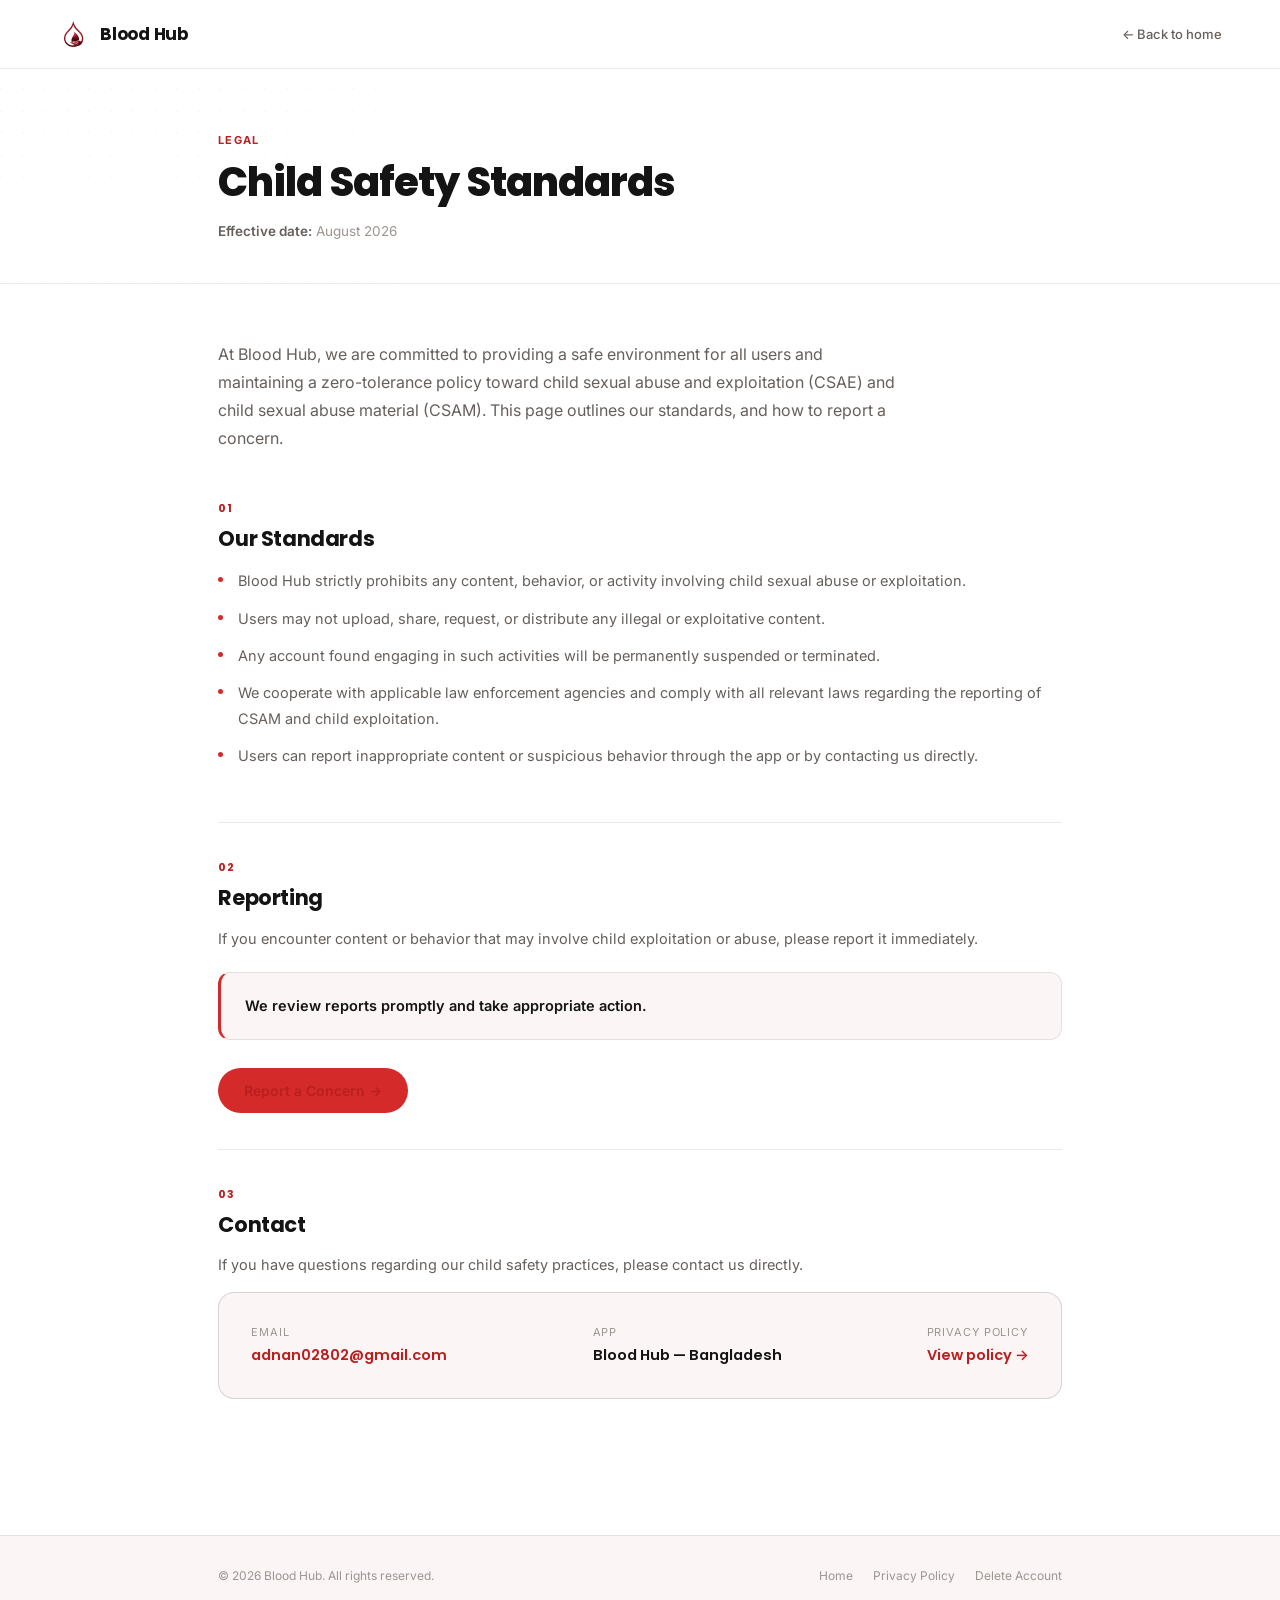
==== commit 99c305c6: "Save local changes before connecting to GitHub" ====
--- a/child-safety.html
+++ b/child-safety.html
@@ -9,7 +9,7 @@
     content="Blood Hub's child safety standards and zero-tolerance policy toward child sexual abuse and exploitation.">
   <link rel="canonical" href="https://blood-hub-website.vercel.app/child-safety.html">
   <link rel="preconnect" href="https://i.ibb.co.com">
-  <link rel="icon" href="https://i.ibb.co.com/1txKKfhk/logo.png" type="image/png">
+  <link rel="icon" href="assets/img/logo.png" type="image/png">
   <link rel="preconnect" href="https://fonts.googleapis.com">
   <link rel="preconnect" href="https://fonts.gstatic.com" crossorigin>
   <link href="https://fonts.googleapis.com/css2?family=Poppins:wght@500;600;700;800&family=Inter:wght@300;400;500;600&display=swap" rel="stylesheet">
@@ -21,7 +21,7 @@
   <nav class="legal-nav">
     <div class="nav-inner">
       <a href="index.html" class="nav-logo">
-        <div class="nav-logo-mark"><img src="https://i.ibb.co.com/1txKKfhk/logo.png" alt="Blood Hub logo"></div>
+        <div class="nav-logo-mark"><img src="assets/img/logo.png" alt="Blood Hub logo"></div>
         <span>Blood Hub</span>
       </a>
       <a href="index.html" class="nav-back">← Back to home</a>
--- a/assets/css/style.css
+++ b/assets/css/style.css
@@ -5,77 +5,107 @@
 
 :root {
   /* Reds */
-  --red: #D42A2A;
-  --red-2: #B91F1F;
-  --red-bright: #E63946;
+  --red: #d42a2a;
+  --red-2: #b91f1f;
+  --red-bright: #e63946;
   --red-dim: rgba(212, 42, 42, 0.08);
-  --red-soft: #FDEBEB;
+  --red-soft: #fdebeb;
   --red-glow: rgba(212, 42, 42, 0.22);
 
   /* Neutrals */
   --black: #141414;
-  --white: #FFFFFF;
-  --bg: #FFFFFF;
-  --surface: #FBF6F5;
-  --surface-2: #FFFFFF;
-  --surface-3: #F8EFEE;
+  --white: #ffffff;
+  --bg: #ffffff;
+  --surface: #fbf6f5;
+  --surface-2: #ffffff;
+  --surface-3: #f8efee;
   --border: rgba(20, 15, 14, 0.09);
   --border-2: rgba(20, 15, 14, 0.15);
-  --text: #17130F;
-  --text-2: #66605C;
-  --text-3: #9C9591;
-
-  --font-display: 'Poppins', 'Inter', 'Segoe UI', Arial, sans-serif;
-  --font-body: 'Inter', 'Segoe UI', Arial, sans-serif;
-  --font-script: 'Caveat', cursive;
-}
-
-*, *::before, *::after {
+  --text: #17130f;
+  --text-2: #66605c;
+  --text-3: #9c9591;
+
+  --font-display: "Poppins", "Inter", "Segoe UI", Arial, sans-serif;
+  --font-body: "Inter", "Segoe UI", Arial, sans-serif;
+  --font-script: "Caveat", cursive;
+}
+
+*,
+*::before,
+*::after {
   margin: 0;
   padding: 0;
   box-sizing: border-box;
 }
 
-html { scroll-behavior: smooth; }
+html {
+  scroll-behavior: smooth;
+  width: 100%;
+  max-width: 100%;
+}
 
 body {
   font-family: var(--font-body);
   background: var(--bg);
   color: var(--text);
+  width: 100%;
+  max-width: 100%;
   overflow-x: hidden;
   -webkit-font-smoothing: antialiased;
 }
 
-body.menu-open { overflow: hidden; }
+img,
+svg,
+video {
+  max-width: 100%;
+}
+
+body.menu-open {
+  overflow: hidden;
+}
 
 /* Subtle dotted texture, echoing the poster's polka-dot flourish */
 body::before {
-  content: '';
+  content: "";
   position: fixed;
   inset: 0;
   z-index: 0;
-  background-image: radial-gradient(rgba(212, 42, 42, 0.10) 1.4px, transparent 1.4px);
+  background-image: radial-gradient(
+    rgba(212, 42, 42, 0.1) 1.4px,
+    transparent 1.4px
+  );
   background-size: 22px 22px;
   background-position: -10px -10px;
   pointer-events: none;
-  opacity: .5;
-  mask-image: radial-gradient(ellipse 900px 500px at 8% 0%, black, transparent 70%);
+  opacity: 0.5;
+  mask-image: radial-gradient(
+    ellipse 900px 500px at 8% 0%,
+    black,
+    transparent 70%
+  );
 }
 
 .container {
-  max-width: 1160px;
+  width: 100%;
+  max-width: 1240px;
   margin: 0 auto;
-  padding: 0 28px;
+  padding: 0 clamp(20px, 3vw, 40px);
   position: relative;
 }
 
 /* ─── NAVIGATION ─── */
+
 nav {
   position: fixed;
-  top: 0; left: 0; right: 0;
+  top: 0;
+  left: 0;
+  right: 0;
   z-index: 120;
   padding: 18px 0;
-  transition: background .3s, border-color .3s, box-shadow .3s;
+  transition:
+    background 0.3s,
+    border-color 0.3s,
+    box-shadow 0.3s;
 }
 
 nav.scrolled {
@@ -104,14 +134,17 @@
   width: 32px;
   height: 32px;
   border-radius: 8px;
-  background: var(--red);
   display: flex;
   align-items: center;
   justify-content: center;
   overflow: hidden;
 }
 
-.nav-logo-mark img { width: 100%; height: 100%; object-fit: cover; }
+.nav-logo-mark img {
+  width: 100%;
+  height: 100%;
+  object-fit: cover;
+}
 
 .nav-logo span {
   font-family: var(--font-display);
@@ -121,18 +154,25 @@
   color: var(--black);
 }
 
-.nav-links { display: flex; gap: 32px; align-items: center; }
+.nav-links {
+  display: flex;
+  gap: 32px;
+  align-items: center;
+}
 
 .nav-link {
   text-decoration: none;
   color: var(--text-2);
   font-size: 13.5px;
   font-weight: 500;
-  transition: color .2s;
-  letter-spacing: .01em;
-}
-
-.nav-link:hover, .nav-link.active { color: var(--red-2); }
+  transition: color 0.2s;
+  letter-spacing: 0.01em;
+}
+
+.nav-link:hover,
+.nav-link.active {
+  color: var(--red-2);
+}
 
 .nav-cta {
   background: var(--red);
@@ -142,8 +182,8 @@
   text-decoration: none;
   font-size: 13px;
   font-weight: 600;
-  transition: all .2s;
-  letter-spacing: .01em;
+  transition: all 0.2s;
+  letter-spacing: 0.01em;
 }
 
 .nav-cta:hover {
@@ -168,10 +208,11 @@
   height: 2px;
   border-radius: 2px;
   background: var(--black);
-  transition: all .3s;
+  transition: all 0.3s;
 }
 
 /* ─── HERO ─── */
+
 .hero {
   min-height: 100vh;
   display: flex;
@@ -182,14 +223,18 @@
 }
 
 .hero::after {
-  content: '';
+  content: "";
   position: absolute;
   top: -10%;
   left: 50%;
   transform: translateX(-50%);
   width: 900px;
   height: 700px;
-  background: radial-gradient(ellipse at center, rgba(212, 42, 42, 0.10) 0%, transparent 65%);
+  background: radial-gradient(
+    ellipse at center,
+    rgba(212, 42, 42, 0.1) 0%,
+    transparent 65%
+  );
   pointer-events: none;
 }
 
@@ -212,20 +257,29 @@
   font-weight: 600;
   color: var(--red-2);
   margin-bottom: 24px;
-  letter-spacing: .04em;
+  letter-spacing: 0.04em;
   text-transform: uppercase;
 }
 
 .eyebrow-dot {
-  width: 6px; height: 6px;
+  width: 6px;
+  height: 6px;
   border-radius: 50%;
   background: var(--red);
   animation: blink 2s ease-in-out infinite;
 }
 
 @keyframes blink {
-  0%, 100% { opacity: 1; transform: scale(1); }
-  50% { opacity: .4; transform: scale(.8); }
+  0%,
+  100% {
+    opacity: 1;
+    transform: scale(1);
+  }
+
+  50% {
+    opacity: 0.4;
+    transform: scale(0.8);
+  }
 }
 
 h1 {
@@ -238,7 +292,10 @@
   color: var(--black);
 }
 
-h1 em { font-style: normal; color: var(--red); }
+h1 em {
+  font-style: normal;
+  color: var(--red);
+}
 
 .hero-desc {
   font-size: 16px;
@@ -249,7 +306,12 @@
   font-weight: 400;
 }
 
-.hero-actions { display: flex; gap: 12px; flex-wrap: wrap; margin-bottom: 48px; }
+.hero-actions {
+  display: flex;
+  gap: 12px;
+  flex-wrap: wrap;
+  margin-bottom: 48px;
+}
 
 .btn-dl {
   display: inline-flex;
@@ -262,7 +324,7 @@
   text-decoration: none;
   font-size: 14px;
   font-weight: 600;
-  transition: all .25s;
+  transition: all 0.25s;
   border: none;
   cursor: pointer;
 }
@@ -273,7 +335,9 @@
   box-shadow: 0 12px 32px var(--red-glow);
 }
 
-.btn-dl svg { flex-shrink: 0; }
+.btn-dl svg {
+  flex-shrink: 0;
+}
 
 .btn-ghost {
   display: inline-flex;
@@ -287,10 +351,14 @@
   font-size: 14px;
   font-weight: 500;
   border: 1px solid var(--border-2);
-  transition: all .2s;
-}
-
-.btn-ghost:hover { border-color: var(--red); color: var(--red-2); background: var(--red-dim); }
+  transition: all 0.2s;
+}
+
+.btn-ghost:hover {
+  border-color: var(--red);
+  color: var(--red-2);
+  background: var(--red-dim);
+}
 
 .btn-black {
   display: inline-flex;
@@ -303,25 +371,55 @@
   text-decoration: none;
   font-size: 14px;
   font-weight: 600;
-  transition: all .25s;
+  transition: all 0.25s;
   border: none;
   cursor: pointer;
 }
 
-.btn-black:hover { background: #000; transform: translateY(-1px); }
-
-.trust-chips { display: flex; flex-wrap: wrap; gap: 10px; }
-
-.chip { display: flex; align-items: center; gap: 6px; font-size: 12px; color: var(--text-3); font-weight: 500; }
-
-.chip::before { content: ''; width: 4px; height: 4px; border-radius: 50%; background: var(--red); flex-shrink: 0; }
+.btn-black:hover {
+  background: #000;
+  transform: translateY(-1px);
+}
+
+.trust-chips {
+  display: flex;
+  flex-wrap: wrap;
+  gap: 10px;
+}
+
+.chip {
+  display: flex;
+  align-items: center;
+  gap: 6px;
+  font-size: 12px;
+  color: var(--text-3);
+  font-weight: 500;
+}
+
+.chip::before {
+  content: "";
+  width: 4px;
+  height: 4px;
+  border-radius: 50%;
+  background: var(--red);
+  flex-shrink: 0;
+}
 
 /* ─── HERO VISUAL ─── */
-.hero-visual { position: relative; }
+
+.hero-visual {
+  position: relative;
+}
 
 @keyframes float {
-  0%, 100% { transform: translateY(0); }
-  50% { transform: translateY(-10px); }
+  0%,
+  100% {
+    transform: translateY(0);
+  }
+
+  50% {
+    transform: translateY(-10px);
+  }
 }
 
 .screenshot-stack {
@@ -334,13 +432,18 @@
 .screenshot-main {
   width: 100%;
   border-radius: 32px;
-  box-shadow: 0 40px 80px rgba(20, 15, 14, 0.18), 0 0 0 8px var(--white), 0 0 0 9px var(--border-2);
+  box-shadow:
+    0 40px 80px rgba(20, 15, 14, 0.18),
+    0 0 0 8px var(--white),
+    0 0 0 9px var(--border-2);
   display: block;
   animation: float 5s ease-in-out infinite;
+  mask-image: linear-gradient(to bottom, black 82%, transparent 100%);
+  -webkit-mask-image: linear-gradient(to bottom, black 82%, transparent 100%);
 }
 
 .hero-visual::before {
-  content: '';
+  content: "";
   position: absolute;
   top: 8%;
   left: 50%;
@@ -349,7 +452,7 @@
   height: 320px;
   background: var(--red);
   border-radius: 50%;
-  opacity: .12;
+  opacity: 0.12;
   filter: blur(10px);
   z-index: -1;
 }
@@ -365,10 +468,25 @@
   z-index: 3;
 }
 
-.float-card-1 { right: -18px; top: 50px; animation: float 5s ease-in-out infinite .8s; }
-.float-card-2 { left: -30px; bottom: 90px; animation: float 5s ease-in-out infinite 1.6s; }
-
-.float-card-label { font-size: 10px; color: var(--text-3); margin-bottom: 4px; font-weight: 500; }
+.float-card-1 {
+  right: -18px;
+  top: 50px;
+  animation: float 5s ease-in-out infinite 0.8s;
+}
+
+.float-card-2 {
+  left: -30px;
+  bottom: 90px;
+  animation: float 5s ease-in-out infinite 1.6s;
+}
+
+.float-card-label {
+  font-size: 10px;
+  color: var(--text-3);
+  margin-bottom: 4px;
+  font-weight: 500;
+}
+
 .float-card-value {
   font-family: var(--font-display);
   font-size: 22px;
@@ -376,17 +494,28 @@
   color: var(--text);
   line-height: 1;
 }
-.float-card-sub { font-size: 10px; color: var(--text-3); margin-top: 2px; }
+
+.float-card-sub {
+  font-size: 10px;
+  color: var(--text-3);
+  margin-top: 2px;
+}
 
 /* ─── SECTION SHARED ─── */
-.section { padding: 100px 0; }
-.section-alt { background: var(--surface); }
+
+.section {
+  padding: 100px 0;
+}
+
+.section-alt {
+  background: var(--surface);
+}
 
 .eyebrow-label {
   font-size: 11px;
   font-weight: 700;
   text-transform: uppercase;
-  letter-spacing: .1em;
+  letter-spacing: 0.1em;
   color: var(--red-2);
   margin-bottom: 14px;
   display: block;
@@ -421,39 +550,106 @@
 }
 
 /* ─── URGENCY STRIP ─── */
-.urgency-strip { background: var(--red); padding: 12px 0; overflow: hidden; position: relative; }
+
+.urgency-strip {
+  background: var(--red);
+  padding: 12px 0;
+  overflow: hidden;
+  position: relative;
+}
 
 .strip-track {
-  display: flex; gap: 60px;
+  display: flex;
+  gap: 60px;
   animation: marquee 18s linear infinite;
   white-space: nowrap;
 }
 
-@keyframes marquee { from { transform: translateX(0); } to { transform: translateX(-50%); } }
+@keyframes marquee {
+  from {
+    transform: translateX(0);
+  }
+
+  to {
+    transform: translateX(-50%);
+  }
+}
 
 .strip-item {
-  display: flex; align-items: center; gap: 10px;
-  font-family: var(--font-display);
-  font-size: 13px; font-weight: 600; color: white;
-  letter-spacing: .02em; flex-shrink: 0;
-}
-
-.strip-sep { opacity: .5; }
+  display: flex;
+  align-items: center;
+  gap: 10px;
+  font-family: var(--font-display);
+  font-size: 13px;
+  font-weight: 600;
+  color: white;
+  letter-spacing: 0.02em;
+  flex-shrink: 0;
+}
+
+.strip-sep {
+  opacity: 0.5;
+}
+
+.strip-item svg {
+  flex-shrink: 0;
+  opacity: 0.9;
+}
 
 /* ─── PROBLEM/SOLUTION ─── */
-.problem-grid { display: grid; grid-template-columns: 1fr 1fr; gap: 2px; margin-top: 60px; }
-
-.problem-card { background: var(--white); padding: 44px; border: 1px solid var(--border); }
-
-.problem-card:first-child { border-radius: 20px 0 0 20px; border-right: none; }
-.problem-card:last-child { border-radius: 0 20px 20px 0; border-left: 3px solid var(--red); }
-
-.card-title { font-family: var(--font-display); font-size: 21px; font-weight: 700; margin-bottom: 14px; color: var(--black); }
-.card-body { font-size: 15px; color: var(--text-2); line-height: 1.75; font-weight: 400; }
-.card-body strong { color: var(--black); font-weight: 600; }
+
+.problem-grid {
+  display: grid;
+  grid-template-columns: 1fr 1fr;
+  gap: 2px;
+  margin-top: 60px;
+}
+
+.problem-card {
+  background: var(--white);
+  padding: 44px;
+  border: 1px solid var(--border);
+}
+
+.problem-card:first-child {
+  border-radius: 20px 0 0 20px;
+  border-right: none;
+}
+
+.problem-card:last-child {
+  border-radius: 0 20px 20px 0;
+  border-left: 3px solid var(--red);
+}
+
+.card-title {
+  font-family: var(--font-display);
+  font-size: 21px;
+  font-weight: 700;
+  margin-bottom: 14px;
+  color: var(--black);
+}
+
+.card-body {
+  font-size: 15px;
+  color: var(--text-2);
+  line-height: 1.75;
+  font-weight: 400;
+}
+
+.card-body strong {
+  color: var(--black);
+  font-weight: 600;
+}
 
 /* ─── FEATURES ─── */
-.features-header { display: grid; grid-template-columns: 1fr 1fr; gap: 60px; align-items: end; margin-bottom: 52px; }
+
+.features-header {
+  display: grid;
+  grid-template-columns: 1fr 1fr;
+  gap: 60px;
+  align-items: end;
+  margin-bottom: 52px;
+}
 
 .features-grid {
   display: grid;
@@ -465,66 +661,169 @@
   overflow: hidden;
 }
 
-.feature-cell { background: var(--white); padding: 32px 28px; transition: background .2s; }
-.feature-cell:hover { background: var(--surface-3); }
-
-.feature-num { font-family: var(--font-display); font-size: 11px; font-weight: 700; color: var(--text-3); letter-spacing: .08em; margin-bottom: 20px; }
+.feature-cell {
+  background: var(--white);
+  padding: 32px 28px;
+  transition: background 0.2s;
+}
+
+.feature-cell:hover {
+  background: var(--surface-3);
+}
+
+.feature-num {
+  font-family: var(--font-display);
+  font-size: 11px;
+  font-weight: 700;
+  color: var(--text-3);
+  letter-spacing: 0.08em;
+  margin-bottom: 20px;
+}
 
 .feature-icon-wrap {
-  width: 44px; height: 44px;
+  width: 44px;
+  height: 44px;
   border-radius: 50%;
   background: var(--red-soft);
   border: 1px solid rgba(212, 42, 42, 0.15);
-  display: flex; align-items: center; justify-content: center;
-  font-size: 20px; margin-bottom: 16px;
-}
-
-.feature-title { font-family: var(--font-display); font-size: 17px; font-weight: 600; margin-bottom: 8px; color: var(--black); }
-.feature-desc { font-size: 13.5px; color: var(--text-2); line-height: 1.65; font-weight: 400; }
+  display: flex;
+  align-items: center;
+  justify-content: center;
+  color: var(--red-2);
+  margin-bottom: 16px;
+}
+
+.feature-title {
+  font-family: var(--font-display);
+  font-size: 17px;
+  font-weight: 600;
+  margin-bottom: 8px;
+  color: var(--black);
+}
+
+.feature-desc {
+  font-size: 13.5px;
+  color: var(--text-2);
+  line-height: 1.65;
+  font-weight: 400;
+}
 
 /* ─── HOW IT WORKS ─── */
-.steps-wrap { display: grid; grid-template-columns: repeat(5, 1fr); gap: 0; margin-top: 60px; position: relative; }
+
+.steps-wrap {
+  display: grid;
+  grid-template-columns: repeat(5, 1fr);
+  gap: 0;
+  margin-top: 60px;
+  position: relative;
+}
 
 .steps-wrap::after {
-  content: '';
+  content: "";
   position: absolute;
-  top: 28px; left: 10%; right: 10%;
+  top: 28px;
+  left: 10%;
+  right: 10%;
   height: 1px;
-  background: linear-gradient(90deg, transparent, var(--red) 20%, var(--red) 80%, transparent);
-  opacity: .35;
-}
-
-.step-item { text-align: center; padding: 0 12px; position: relative; z-index: 1; }
+  background: linear-gradient(
+    90deg,
+    transparent,
+    var(--red) 20%,
+    var(--red) 80%,
+    transparent
+  );
+  opacity: 0.35;
+}
+
+.step-item {
+  text-align: center;
+  padding: 0 12px;
+  position: relative;
+  z-index: 1;
+}
 
 .step-num {
-  width: 56px; height: 56px;
+  width: 56px;
+  height: 56px;
   border-radius: 50%;
   border: 1px solid var(--border-2);
   background: var(--white);
-  display: flex; align-items: center; justify-content: center;
-  font-family: var(--font-display);
-  font-size: 18px; font-weight: 700; color: var(--black);
+  display: flex;
+  align-items: center;
+  justify-content: center;
+  font-family: var(--font-display);
+  font-size: 18px;
+  font-weight: 700;
+  color: var(--black);
   margin: 0 auto 20px;
-  transition: all .25s;
-  box-shadow: 0 4px 14px rgba(20,15,14,0.05);
-}
-
-.step-item:hover .step-num { border-color: var(--red); color: var(--red-2); background: var(--red-soft); }
-
-.step-title { font-family: var(--font-display); font-size: 14px; font-weight: 600; margin-bottom: 6px; color: var(--black); }
-.step-desc { font-size: 12px; color: var(--text-3); line-height: 1.5; font-weight: 400; }
+  transition: all 0.25s;
+  box-shadow: 0 4px 14px rgba(20, 15, 14, 0.05);
+}
+
+.step-item:hover .step-num {
+  border-color: var(--red);
+  color: var(--red-2);
+  background: var(--red-soft);
+}
+
+.step-title {
+  font-family: var(--font-display);
+  font-size: 14px;
+  font-weight: 600;
+  margin-bottom: 6px;
+  color: var(--black);
+}
+
+.step-desc {
+  font-size: 12px;
+  color: var(--text-3);
+  line-height: 1.5;
+  font-weight: 400;
+}
 
 /* ─── BUILT FOR BD ─── */
-.bd-grid { display: grid; grid-template-columns: repeat(4, 1fr); gap: 16px; margin-top: 52px; }
-
-.bd-card { background: var(--white); border: 1px solid var(--border); border-radius: 16px; padding: 28px 22px; transition: all .25s; }
-.bd-card:hover { border-color: var(--red); transform: translateY(-3px); box-shadow: 0 12px 28px rgba(20,15,14,0.06); }
-
-.bd-card-title { font-family: var(--font-display); font-size: 16px; font-weight: 600; margin-bottom: 6px; color: var(--black); }
-.bd-card-desc { font-size: 12.5px; color: var(--text-3); line-height: 1.6; font-weight: 400; }
+
+.bd-grid {
+  display: grid;
+  grid-template-columns: repeat(4, 1fr);
+  gap: 16px;
+  margin-top: 52px;
+}
+
+.bd-card {
+  background: var(--white);
+  border: 1px solid var(--border);
+  border-radius: 16px;
+  padding: 28px 22px;
+  transition: all 0.25s;
+}
+
+.bd-card:hover {
+  border-color: var(--red);
+  transform: translateY(-3px);
+  box-shadow: 0 12px 28px rgba(20, 15, 14, 0.06);
+}
+
+.bd-card-title {
+  font-family: var(--font-display);
+  font-size: 16px;
+  font-weight: 600;
+  margin-bottom: 6px;
+  color: var(--black);
+}
+
+.bd-card-desc {
+  font-size: 12.5px;
+  color: var(--text-3);
+  line-height: 1.6;
+  font-weight: 400;
+}
 
 /* ─── STATS ─── */
-.stats-section { padding: 80px 0; }
+
+.stats-section {
+  padding: 80px 0;
+}
 
 .stats-inner {
   background: var(--black);
@@ -539,67 +838,137 @@
 }
 
 .stats-inner::before {
-  content: '';
+  content: "";
   position: absolute;
-  top: -30%; right: -10%;
-  width: 500px; height: 500px;
-  background: radial-gradient(circle, rgba(212, 42, 42, 0.35) 0%, transparent 70%);
+  top: -30%;
+  right: -10%;
+  width: 500px;
+  height: 500px;
+  background: radial-gradient(
+    circle,
+    rgba(212, 42, 42, 0.35) 0%,
+    transparent 70%
+  );
   pointer-events: none;
 }
 
-.stats-label-col .eyebrow-label { color: var(--red-bright); margin-bottom: 10px; }
+.stats-label-col .eyebrow-label {
+  color: var(--red-bright);
+  margin-bottom: 10px;
+}
 
 .stats-label-col h3 {
   font-family: var(--font-display);
-  font-size: 27px; font-weight: 700; line-height: 1.15; color: white;
-}
-
-.stats-grid { display: grid; grid-template-columns: repeat(2, 1fr); gap: 32px; }
-
-.stat-item { border-left: 2px solid var(--red); padding-left: 20px; }
-
-.stat-num { font-family: var(--font-display); font-size: 40px; font-weight: 800; color: white; line-height: 1; }
-.stat-lbl { font-size: 13px; color: rgba(255,255,255,0.55); margin-top: 4px; font-weight: 400; }
+  font-size: 27px;
+  font-weight: 700;
+  line-height: 1.15;
+  color: white;
+}
+
+.stats-grid {
+  display: grid;
+  grid-template-columns: repeat(2, 1fr);
+  gap: 32px;
+}
+
+.stat-item {
+  border-left: 2px solid var(--red);
+  padding-left: 20px;
+}
+
+.stat-num {
+  font-family: var(--font-display);
+  font-size: 40px;
+  font-weight: 800;
+  color: white;
+  line-height: 1;
+}
+
+.stat-lbl {
+  font-size: 13px;
+  color: rgba(255, 255, 255, 0.55);
+  margin-top: 4px;
+  font-weight: 400;
+}
 
 /* ─── FAQ ─── */
-.faq-list { margin-top: 52px; max-width: 720px; }
-
-.faq-item { border-bottom: 1px solid var(--border); overflow: hidden; }
+
+.faq-list {
+  margin-top: 52px;
+  max-width: 720px;
+}
+
+.faq-item {
+  border-bottom: 1px solid var(--border);
+  overflow: hidden;
+}
 
 .faq-q {
-  width: 100%; text-align: left;
-  background: none; border: none;
+  width: 100%;
+  text-align: left;
+  background: none;
+  border: none;
   padding: 22px 0;
-  display: flex; justify-content: space-between; align-items: center;
+  display: flex;
+  justify-content: space-between;
+  align-items: center;
   cursor: pointer;
   color: var(--black);
   font-family: var(--font-display);
-  font-size: 16px; font-weight: 600;
-  transition: color .2s;
+  font-size: 16px;
+  font-weight: 600;
+  transition: color 0.2s;
   gap: 16px;
 }
 
-.faq-q:hover { color: var(--red-2); }
+.faq-q:hover {
+  color: var(--red-2);
+}
 
 .faq-icon {
-  width: 24px; height: 24px;
+  width: 24px;
+  height: 24px;
   border-radius: 50%;
   border: 1px solid var(--border-2);
-  display: flex; align-items: center; justify-content: center;
+  display: flex;
+  align-items: center;
+  justify-content: center;
   flex-shrink: 0;
-  transition: all .3s;
-  font-size: 14px; color: var(--text-2);
-}
-
-.faq-item.open .faq-icon { background: var(--red); border-color: var(--red); color: white; transform: rotate(45deg); }
-
-.faq-a { max-height: 0; overflow: hidden; transition: max-height .35s ease; }
-.faq-item.open .faq-a { max-height: 300px; }
-
-.faq-a p { font-size: 14px; color: var(--text-2); line-height: 1.75; padding-bottom: 22px; font-weight: 400; }
-
-/* ─── FOUNDER SPOTLIGHT (home preview) ─── */
-.founder-section { padding: 80px 0; }
+  transition: all 0.3s;
+  font-size: 14px;
+  color: var(--text-2);
+}
+
+.faq-item.open .faq-icon {
+  background: var(--red);
+  border-color: var(--red);
+  color: white;
+  transform: rotate(45deg);
+}
+
+.faq-a {
+  max-height: 0;
+  overflow: hidden;
+  transition: max-height 0.35s ease;
+}
+
+.faq-item.open .faq-a {
+  max-height: 300px;
+}
+
+.faq-a p {
+  font-size: 14px;
+  color: var(--text-2);
+  line-height: 1.75;
+  padding-bottom: 22px;
+  font-weight: 400;
+}
+
+/* ─── FOUNDER SPOTLIGHT ─── */
+
+.founder-section {
+  padding: 80px 0;
+}
 
 .founder-inner {
   display: grid;
@@ -612,62 +981,114 @@
   padding: 60px;
 }
 
-.founder-left { text-align: center; }
+.founder-left {
+  text-align: center;
+}
 
 .founder-avatar {
-  width: 110px; height: 110px;
+  width: 110px;
+  height: 110px;
   border-radius: 50%;
   background: var(--red-soft);
   border: 3px solid var(--white);
   outline: 2px solid var(--red);
-  display: flex; align-items: center; justify-content: center;
+  display: flex;
+  align-items: center;
+  justify-content: center;
   margin: 0 auto 16px;
   font-family: var(--font-display);
-  font-size: 32px; font-weight: 700; color: var(--red-2);
-  box-shadow: 0 10px 30px rgba(20,15,14,0.1);
-}
-
-.founder-name { font-family: var(--font-display); font-size: 18px; font-weight: 700; margin-bottom: 4px; color: var(--black); }
-.founder-role { font-size: 13px; color: var(--text-3); margin-bottom: 20px; font-weight: 400; }
-
-.founder-socials { display: flex; gap: 10px; justify-content: center; }
+  font-size: 32px;
+  font-weight: 700;
+  color: var(--red-2);
+  box-shadow: 0 10px 30px rgba(20, 15, 14, 0.1);
+}
+
+.founder-name {
+  font-family: var(--font-display);
+  font-size: 18px;
+  font-weight: 700;
+  margin-bottom: 4px;
+  color: var(--black);
+}
+
+.founder-role {
+  font-size: 13px;
+  color: var(--text-3);
+  margin-bottom: 20px;
+  font-weight: 400;
+}
+
+.founder-socials {
+  display: flex;
+  gap: 10px;
+  justify-content: center;
+}
 
 .social-btn {
-  width: 36px; height: 36px;
+  width: 36px;
+  height: 36px;
   border-radius: 50%;
   background: var(--white);
   border: 1px solid var(--border-2);
-  display: flex; align-items: center; justify-content: center;
+  display: flex;
+  align-items: center;
+  justify-content: center;
   color: var(--text-2);
   text-decoration: none;
-  transition: all .2s;
+  transition: all 0.2s;
   font-size: 14px;
 }
 
-.social-btn:hover { border-color: var(--red); color: var(--red-2); background: var(--red-soft); }
-
-.founder-quote { font-size: 17px; line-height: 1.8; color: var(--text-2); font-weight: 400; font-style: italic; }
+.social-btn:hover {
+  border-color: var(--red);
+  color: var(--red-2);
+  background: var(--red-soft);
+}
+
+.founder-quote {
+  font-size: 17px;
+  line-height: 1.8;
+  color: var(--text-2);
+  font-weight: 400;
+  font-style: italic;
+}
 
 .founder-quote::before {
-  content: '\201C';
-  font-family: var(--font-display);
-  font-size: 64px; color: var(--red);
-  line-height: .8; display: block; margin-bottom: 8px;
+  content: "\201C";
+  font-family: var(--font-display);
+  font-size: 64px;
+  color: var(--red);
+  line-height: 0.8;
+  display: block;
+  margin-bottom: 8px;
   font-style: normal;
 }
 
-.founder-more { margin-top: 24px; }
+.founder-more {
+  margin-top: 24px;
+}
 
 /* ─── DOWNLOAD ─── */
-.download-section { padding: 100px 0; position: relative; overflow: hidden; }
+
+.download-section {
+  padding: 100px 0;
+  position: relative;
+  overflow: hidden;
+}
 
 .download-section::before {
-  content: '';
+  content: "";
   position: absolute;
-  top: 50%; left: 50%;
+  top: 50%;
+  left: 50%;
   transform: translate(-50%, -50%);
-  width: 700px; height: 500px;
-  background: radial-gradient(ellipse at center, rgba(212, 42, 42, 0.10) 0%, transparent 65%);
+  width: 700px;
+  height: 500px;
+  background: radial-gradient(
+    ellipse at center,
+    rgba(212, 42, 42, 0.1) 0%,
+    transparent 65%
+  );
   pointer-events: none;
 }
 
@@ -680,61 +1101,149 @@
   padding: 56px 48px;
   text-align: center;
   position: relative;
-  box-shadow: 0 40px 80px rgba(20, 15, 14, 0.10);
+  box-shadow: 0 40px 80px rgba(20, 15, 14, 0.1);
 }
 
 .dl-logo {
-  width: 72px; height: 72px;
+  width: 72px;
+  height: 72px;
   border-radius: 20px;
-  background: var(--red);
   margin: 0 auto 24px;
   overflow: hidden;
-  display: flex; align-items: center; justify-content: center;
-}
-
-.dl-logo img { width: 100%; height: 100%; object-fit: contain; }
-
-.dl-title { font-family: var(--font-display); font-size: 32px; font-weight: 700; line-height: 1.1; margin-bottom: 10px; letter-spacing: -0.5px; color: var(--black); }
-.dl-desc { font-size: 15px; color: var(--text-2); margin-bottom: 32px; font-weight: 400; line-height: 1.6; }
+  display: flex;
+  align-items: center;
+  justify-content: center;
+}
+
+.dl-logo img {
+  width: 100%;
+  height: 100%;
+  object-fit: contain;
+}
+
+.dl-title {
+  font-family: var(--font-display);
+  font-size: 32px;
+  font-weight: 700;
+  line-height: 1.1;
+  margin-bottom: 10px;
+  letter-spacing: -0.5px;
+  color: var(--black);
+}
+
+.dl-desc {
+  font-size: 15px;
+  color: var(--text-2);
+  margin-bottom: 32px;
+  font-weight: 400;
+  line-height: 1.6;
+}
 
 .dl-btn {
-  display: inline-flex; align-items: center; gap: 10px;
-  background: var(--red); color: white;
-  padding: 16px 34px; border-radius: 100px;
-  text-decoration: none; font-size: 15px; font-weight: 600;
-  transition: all .25s; margin-bottom: 12px;
-}
-
-.dl-btn:hover { background: var(--red-2); transform: translateY(-2px); box-shadow: 0 16px 40px var(--red-glow); }
-
-.dl-actions { display: flex; justify-content: center; gap: 10px; flex-wrap: wrap; }
-
-.dl-meta { font-size: 12px; color: var(--text-3); margin-top: 16px; }
-.dl-meta span { margin: 0 6px; }
-.dl-meta span::before { content: '·'; margin-right: 12px; }
-.dl-meta span:first-child::before { content: ''; margin: 0; }
-
-/* ─── PAGE HERO (Team page banner) ─── */
+  display: inline-flex;
+  align-items: center;
+  gap: 10px;
+  background: var(--red);
+  color: white;
+  padding: 16px 34px;
+  border-radius: 100px;
+  text-decoration: none;
+  font-size: 15px;
+  font-weight: 600;
+  transition: all 0.25s;
+  margin-bottom: 12px;
+}
+
+.dl-btn:hover {
+  background: var(--red-2);
+  transform: translateY(-2px);
+  box-shadow: 0 16px 40px var(--red-glow);
+}
+
+.dl-btn-secondary {
+  background: transparent;
+  color: var(--text);
+  border: 1.5px solid var(--border-2);
+}
+
+.dl-btn-secondary:hover {
+  background: var(--surface);
+  color: var(--red-2);
+  border-color: var(--red);
+  box-shadow: none;
+  transform: translateY(-2px);
+}
+
+.dl-actions {
+  display: flex;
+  justify-content: center;
+  gap: 10px;
+  flex-wrap: wrap;
+}
+
+.dl-hint {
+  font-size: 12.5px;
+  color: var(--text-3);
+  margin-top: 14px;
+}
+
+.dl-meta {
+  font-size: 12px;
+  color: var(--text-3);
+  margin-top: 16px;
+}
+
+.dl-meta span {
+  margin: 0 6px;
+}
+
+.dl-meta span::before {
+  content: "·";
+  margin-right: 12px;
+}
+
+.dl-meta span:first-child::before {
+  content: "";
+  margin: 0;
+}
+
+/* ─── PAGE HERO ─── */
+
 .page-hero {
-  padding: 150px 0 90px;
+  padding: 136px 0 72px;
   position: relative;
   overflow: hidden;
   text-align: center;
 }
 
 .page-hero::after {
-  content: '';
+  content: "";
   position: absolute;
-  top: -20%; left: 50%;
+  top: -20%;
+  left: 50%;
   transform: translateX(-50%);
-  width: 800px; height: 500px;
-  background: radial-gradient(ellipse at center, rgba(212, 42, 42, 0.12) 0%, transparent 65%);
+  width: 800px;
+  height: 500px;
+  background: radial-gradient(
+    ellipse at center,
+    rgba(212, 42, 42, 0.12) 0%,
+    transparent 65%
+  );
   pointer-events: none;
 }
 
-.page-hero .eyebrow-script { font-size: 40px; }
-.page-hero h1 { font-size: 52px; }
-.page-hero .hero-desc { margin: 0 auto 0; max-width: 560px; }
+.page-hero .eyebrow-script {
+  font-size: 40px;
+}
+
+.page-hero h1 {
+  font-size: 52px;
+}
+
+.page-hero .hero-desc {
+  margin: 0 auto;
+  max-width: 560px;
+}
 
 .page-hero-wave {
   position: relative;
@@ -742,109 +1251,192 @@
   margin-top: -20px;
 }
 
-.page-hero-wave svg { width: 100%; height: 100%; display: block; }
-
-/* ─── TEAM GRID ─── */
-.team-section { padding: 20px 0 100px; }
-
-.team-grid {
+.page-hero-wave svg {
+  width: 100%;
+  height: 100%;
+  display: block;
+}
+
+/* ============================================================
+   TEAM GRID
+   ============================================================ */
+
+.team-section {
+  padding: 36px 0 100px;
+}
+
+.team-row {
   display: grid;
-  grid-template-columns: repeat(2, 1fr);
-  gap: 32px;
-  margin-top: 40px;
-}
-
+  gap: 28px;
+  align-items: stretch;
+  justify-items: center;
+  margin-bottom: 50px;
+}
+
+/* CEO row — always centered */
+.team-row:first-child {
+  display: flex;
+  align-items: center;
+  justify-content: center;
+  width: 100%;
+  margin-bottom: 64px;
+}
+
+/* Member row — 3 cards side by side */
+.team-row:nth-child(2) {
+  display: grid;
+  grid-template-columns: repeat(3, minmax(0, 280px));
+  justify-content: center;
+  align-items: stretch;
+  gap: 24px;
+  width: 100%;
+  max-width: 920px;
+  margin: 0 auto;
+}
+
+/* General team card */
 .team-card {
   background: var(--white);
   border: 1px solid var(--border);
   border-radius: 24px;
   overflow: hidden;
   position: relative;
-  transition: transform .3s ease, box-shadow .3s ease;
-}
-
-.team-card:hover { transform: translateY(-6px); box-shadow: 0 24px 50px rgba(20,15,14,0.10); }
+  transition:
+    transform 0.3s ease,
+    box-shadow 0.3s ease,
+    border-color 0.3s ease;
+  width: 100%;
+  display: flex;
+  flex-direction: column;
+}
+
+/* CEO card */
+.team-row:first-child .team-card {
+  width: min(380px, 100%);
+  max-width: 380px;
+}
+
+/* Member cards */
+.team-row:nth-child(2) .team-card {
+  width: min(380px, 100%);
+  max-width: 380px;
+}
+
+.team-card:hover {
+  transform: translateY(-6px);
+  border-color: var(--border-2);
+  box-shadow: 0 24px 50px rgba(20, 15, 14, 0.1);
+}
 
 .team-photo-wrap {
   position: relative;
-  height: 320px;
-  background: linear-gradient(160deg, var(--red) 0%, #7A1414 100%);
+  width: 100%;
+  background: linear-gradient(160deg, var(--red) 0%, #7a1414 100%);
   overflow: hidden;
+  display: flex;
+  align-items: flex-end;
+  justify-content: center;
 }
 
 .team-photo-wrap::before {
-  content: '';
+  content: "";
   position: absolute;
-  top: -60px; right: -60px;
-  width: 220px; height: 220px;
-  border: 1px solid rgba(255,255,255,0.25);
+  top: -60px;
+  right: -60px;
+  width: 220px;
+  height: 220px;
+  border: 1px solid rgba(255, 255, 255, 0.25);
   border-radius: 50%;
 }
 
 .team-photo-wrap img {
-  position: absolute;
-  bottom: 0; left: 50%;
-  transform: translateX(-50%);
+  position: relative;
+  z-index: 1;
   width: 100%;
-  height: 100%;
-  object-fit: cover;
-  object-position: top center;
-}
-
-.team-role-tag {
-  position: absolute;
-  top: 18px; left: 18px;
-  background: rgba(255,255,255,0.16);
-  backdrop-filter: blur(6px);
-  border: 1px solid rgba(255,255,255,0.3);
-  color: white;
-  font-size: 11px;
-  font-weight: 600;
-  letter-spacing: .06em;
-  text-transform: uppercase;
-  padding: 6px 14px;
-  border-radius: 100px;
-}
-
-.team-name-plate {
-  position: absolute;
-  left: 20px; right: 20px; bottom: -26px;
-  background: var(--white);
-  border: 1px solid var(--border-2);
-  border-radius: 16px;
-  padding: 14px 18px;
-  box-shadow: 0 12px 28px rgba(20,15,14,0.14);
-  display: flex;
-  align-items: center;
-  gap: 12px;
-}
-
-.team-name-plate .avatar-dot {
-  width: 34px; height: 34px;
+  height: auto;
+  aspect-ratio: 1 / 1;
+  object-fit: contain;
+  object-position: center bottom;
+  display: block;
+}
+
+.team-card-body {
+  padding: 24px 24px 26px;
+  display: flex;
+  flex-direction: column;
+  flex: 1;
+}
+
+.team-name {
+  font-family: var(--font-display);
+  font-size: 18px;
+  font-weight: 700;
+  line-height: 1.25;
+  color: var(--black);
+  margin-bottom: 7px;
+}
+
+.team-role {
+  font-size: 13px;
+  color: var(--text-3);
+  line-height: 1.5;
+  min-height: 39px;
+  margin-bottom: 18px;
+}
+
+.team-socials {
+  display: flex;
+  gap: 8px;
+  margin-top: auto;
+}
+
+.team-socials .social-btn {
+  width: 34px;
+  height: 34px;
+  font-size: 12px;
+}
+
+/* ─── PILLARS ─── */
+
+.pillars-row {
+  display: grid;
+  grid-template-columns: repeat(3, 1fr);
+  gap: 20px;
+  margin-top: 80px;
+  padding-top: 60px;
+  border-top: 1px solid var(--border);
+}
+
+.pillar {
+  text-align: center;
+}
+
+.pillar-icon {
+  width: 56px;
+  height: 56px;
   border-radius: 50%;
   background: var(--red-soft);
-  color: var(--red-2);
-  display: flex; align-items: center; justify-content: center;
-  font-family: var(--font-display);
-  font-weight: 700; font-size: 13px;
-  flex-shrink: 0;
-}
-
-.team-name-plate .name { font-family: var(--font-display); font-size: 15.5px; font-weight: 700; color: var(--black); line-height: 1.2; }
-
-.team-card-body { padding: 46px 26px 28px; }
-
-.team-card-body .team-quote {
-  font-size: 13.5px;
-  color: var(--text-2);
-  line-height: 1.65;
-  font-style: italic;
-  margin-bottom: 16px;
-}
-
-.team-socials { display: flex; gap: 8px; }
-
-.team-socials .social-btn { width: 32px; height: 32px; font-size: 12px; }
+  display: flex;
+  align-items: center;
+  justify-content: center;
+  margin: 0 auto 14px;
+  color: var(--red);
+}
+
+.pillar-title {
+  font-family: var(--font-display);
+  font-size: 15px;
+  font-weight: 700;
+  margin-bottom: 4px;
+  color: var(--black);
+}
+
+.pillar-desc {
+  font-size: 12.5px;
+  color: var(--text-3);
+}
+
+/* ─── TEAM CTA ─── */
 
 .team-cta-band {
   margin-top: 70px;
@@ -857,166 +1449,774 @@
 }
 
 .team-cta-band::before {
-  content: '';
+  content: "";
   position: absolute;
-  top: -40%; left: -10%;
-  width: 400px; height: 400px;
-  background: radial-gradient(circle, rgba(212,42,42,0.4) 0%, transparent 70%);
-}
-
-.team-cta-band h3 { font-family: var(--font-display); font-size: 26px; font-weight: 700; color: white; margin-bottom: 10px; position: relative; }
-.team-cta-band p { font-size: 14.5px; color: rgba(255,255,255,0.6); max-width: 460px; margin: 0 auto 26px; line-height: 1.6; position: relative; }
-
-.pillars-row {
+  top: -40%;
+  left: -10%;
+  width: 400px;
+  height: 400px;
+  background: radial-gradient(
+    circle,
+    rgba(212, 42, 42, 0.4) 0%,
+    transparent 70%
+  );
+}
+
+.team-cta-band h3 {
+  font-family: var(--font-display);
+  font-size: 26px;
+  font-weight: 700;
+  color: white;
+  margin-bottom: 10px;
+  position: relative;
+}
+
+.team-cta-band p {
+  font-size: 14.5px;
+  color: rgba(255, 255, 255, 0.6);
+  max-width: 460px;
+  margin: 0 auto 26px;
+  line-height: 1.6;
+  position: relative;
+}
+
+/* ─── FOOTER ─── */
+
+footer {
+  background: var(--surface);
+  border-top: 1px solid var(--border);
+  padding: 60px 0 28px;
+}
+
+.footer-grid {
   display: grid;
-  grid-template-columns: repeat(3, 1fr);
-  gap: 20px;
-  margin-top: 60px;
-  padding-top: 50px;
-  border-top: 1px solid var(--border);
-}
-
-.pillar {
-  text-align: center;
-}
-
-.pillar-icon {
-  width: 56px; height: 56px;
-  border-radius: 50%;
-  background: var(--red-soft);
-  display: flex; align-items: center; justify-content: center;
-  margin: 0 auto 14px;
-  color: var(--red);
-}
-
-.pillar-title { font-family: var(--font-display); font-size: 15px; font-weight: 700; margin-bottom: 4px; color: var(--black); }
-.pillar-desc { font-size: 12.5px; color: var(--text-3); }
-
-/* ─── FOOTER ─── */
-footer { background: var(--surface); border-top: 1px solid var(--border); padding: 60px 0 28px; }
-
-.footer-grid { display: grid; grid-template-columns: 2fr 1fr 1fr 1fr; gap: 48px; margin-bottom: 48px; }
-
-.footer-brand { display: flex; align-items: center; gap: 10px; margin-bottom: 12px; }
+  grid-template-columns: 2fr 1fr 1fr 1fr;
+  gap: 48px;
+  margin-bottom: 48px;
+}
+
+.footer-brand {
+  display: flex;
+  align-items: center;
+  gap: 10px;
+  margin-bottom: 12px;
+}
 
 .footer-brand-mark {
-  width: 28px; height: 28px;
+  width: 28px;
+  height: 28px;
   border-radius: 7px;
   background: var(--red);
   overflow: hidden;
-  display: flex; align-items: center; justify-content: center;
-}
-
-.footer-brand-mark img { width: 100%; height: 100%; object-fit: cover; }
-
-.footer-brand-name { font-family: var(--font-display); font-size: 16px; font-weight: 700; color: var(--black); }
-
-.footer-tagline { font-size: 13px; color: var(--text-3); line-height: 1.65; max-width: 250px; font-weight: 400; }
-
-.footer-col-title { font-size: 11px; font-weight: 700; text-transform: uppercase; letter-spacing: .1em; color: var(--text-3); margin-bottom: 16px; }
-
-.footer-links { list-style: none; display: flex; flex-direction: column; gap: 10px; }
-.footer-links li a { text-decoration: none; font-size: 13px; color: var(--text-2); transition: color .2s; font-weight: 400; }
-.footer-links li a:hover { color: var(--red-2); }
+  display: flex;
+  align-items: center;
+  justify-content: center;
+}
+
+.footer-brand-mark img {
+  width: 100%;
+  height: 100%;
+  object-fit: cover;
+}
+
+.footer-brand-name {
+  font-family: var(--font-display);
+  font-size: 16px;
+  font-weight: 700;
+  color: var(--black);
+}
+
+.footer-tagline {
+  font-size: 13px;
+  color: var(--text-3);
+  line-height: 1.65;
+  max-width: 250px;
+  font-weight: 400;
+}
+
+.footer-col-title {
+  font-size: 11px;
+  font-weight: 700;
+  text-transform: uppercase;
+  letter-spacing: 0.1em;
+  color: var(--text-3);
+  margin-bottom: 16px;
+}
+
+.footer-links {
+  list-style: none;
+  display: flex;
+  flex-direction: column;
+  gap: 10px;
+}
+
+.footer-links li a {
+  text-decoration: none;
+  font-size: 13px;
+  color: var(--text-2);
+  transition: color 0.2s;
+  font-weight: 400;
+}
+
+.footer-links li a:hover {
+  color: var(--red-2);
+}
 
 .footer-bottom {
   padding-top: 24px;
   border-top: 1px solid var(--border);
-  display: flex; justify-content: space-between; align-items: center;
-  flex-wrap: wrap; gap: 12px;
-}
-
-.footer-copy { font-size: 12px; color: var(--text-3); font-weight: 400; }
-
-.footer-legal { display: flex; gap: 20px; }
-.footer-legal a { font-size: 12px; color: var(--text-3); text-decoration: none; transition: color .2s; }
-.footer-legal a:hover { color: var(--red-2); }
+  display: flex;
+  justify-content: space-between;
+  align-items: center;
+  flex-wrap: wrap;
+  gap: 12px;
+}
+
+.footer-copy {
+  font-size: 12px;
+  color: var(--text-3);
+  font-weight: 400;
+}
+
+.footer-legal {
+  display: flex;
+  gap: 20px;
+}
+
+.footer-legal a {
+  font-size: 12px;
+  color: var(--text-3);
+  text-decoration: none;
+  transition: color 0.2s;
+}
+
+.footer-legal a:hover {
+  color: var(--red-2);
+}
 
 /* ─── MOBILE NAV OVERLAY ─── */
+
 .mobile-nav {
   position: fixed;
-  top: 76px; left: 16px; right: 16px;
+  top: 76px;
+  left: 16px;
+  right: 16px;
   z-index: 130;
   background: rgba(255, 255, 255, 0.98);
   border: 1px solid var(--border-2);
   border-radius: 18px;
   padding: 20px 16px 18px;
-  display: flex; flex-direction: column;
-  align-items: center; justify-content: center;
+  display: flex;
+  flex-direction: column;
+  align-items: center;
+  justify-content: center;
   gap: 8px;
-  opacity: 0; visibility: hidden; pointer-events: none;
+  opacity: 0;
+  visibility: hidden;
+  pointer-events: none;
   transform: translateY(-8px);
-  transition: opacity .25s ease, transform .25s ease, visibility .25s ease;
-  box-shadow: 0 18px 40px rgba(20,15,14,0.14);
-}
-
-.mobile-nav.open { opacity: 1; visibility: visible; pointer-events: auto; transform: translateY(0); }
+  transition:
+    opacity 0.25s ease,
+    transform 0.25s ease,
+    visibility 0.25s ease;
+  box-shadow: 0 18px 40px rgba(20, 15, 14, 0.14);
+}
+
+.mobile-nav.open {
+  opacity: 1;
+  visibility: visible;
+  pointer-events: auto;
+  transform: translateY(0);
+}
 
 .mobile-nav a {
   font-family: var(--font-body);
-  font-size: 17px; font-weight: 600;
+  font-size: 17px;
+  font-weight: 600;
   color: var(--black);
   text-decoration: none;
-  transition: color .2s;
-  width: 100%; text-align: center;
-  padding: 10px 0; border-radius: 10px;
-}
-
-.mobile-nav a:hover { color: var(--red-2); background: var(--red-dim); }
-
-.mobile-nav-close { position: absolute; top: 10px; right: 10px; font-size: 22px; cursor: pointer; color: var(--text-2); background: none; border: none; }
+  transition: color 0.2s;
+  width: 100%;
+  text-align: center;
+  padding: 10px 0;
+  border-radius: 10px;
+}
+
+.mobile-nav a:hover {
+  color: var(--red-2);
+  background: var(--red-dim);
+}
+
+.mobile-nav-close {
+  position: absolute;
+  top: 10px;
+  right: 10px;
+  font-size: 22px;
+  cursor: pointer;
+  color: var(--text-2);
+  background: none;
+  border: none;
+}
 
 /* ─── FADE IN ─── */
-.fade-in { opacity: 0; transform: translateY(24px); transition: opacity .65s ease, transform .65s ease; }
-.fade-in.visible { opacity: 1; transform: none; }
+
+.fade-in {
+  opacity: 0;
+  transform: translateY(24px);
+  transition:
+    opacity 0.65s ease,
+    transform 0.65s ease;
+}
+
+.fade-in.visible {
+  opacity: 1;
+  transform: none;
+}
 
 /* ─── MOBILE ─── */
+
 @media (max-width: 900px) {
-  h1 { font-size: 38px; letter-spacing: -1px; }
-  h2 { font-size: 30px; }
-  .page-hero h1 { font-size: 36px; }
-
-  .hero-inner { grid-template-columns: 1fr; gap: 56px; }
-  .hero-visual { order: -1; }
-  .screenshot-stack { max-width: 260px; }
-
-  .float-card-1 { right: 0; }
-  .float-card-2 { left: 0; }
-
-  .features-header { grid-template-columns: 1fr; gap: 20px; }
-  .features-grid { grid-template-columns: 1fr 1fr; }
-
-  .steps-wrap { grid-template-columns: 1fr 1fr; gap: 28px; }
-  .steps-wrap::after { display: none; }
-
-  .bd-grid { grid-template-columns: 1fr 1fr; }
-
-  .stats-inner { grid-template-columns: 1fr; gap: 32px; padding: 36px; }
-
-  .founder-inner { grid-template-columns: 1fr; gap: 32px; padding: 36px; }
-
-  .footer-grid { grid-template-columns: 1fr 1fr; gap: 32px; }
-
-  .problem-grid { grid-template-columns: 1fr; }
-  .problem-card:first-child { border-radius: 20px 20px 0 0; border-right: 1px solid var(--border); border-bottom: none; }
-  .problem-card:last-child { border-radius: 0 0 20px 20px; border-left: none; border-top: 3px solid var(--red); }
-
-  .download-card { padding: 40px 28px; }
-
-  .nav-links { display: none; }
-  .hamburger { display: flex; margin-left: auto; }
-
-  .team-grid { grid-template-columns: 1fr; }
-  .pillars-row { grid-template-columns: 1fr; gap: 32px; }
+  h1 {
+    font-size: 38px;
+    letter-spacing: -1px;
+  }
+
+  h2 {
+    font-size: 30px;
+  }
+
+  .page-hero h1 {
+    font-size: 36px;
+  }
+
+  .hero-inner {
+    grid-template-columns: 1fr;
+    gap: 56px;
+  }
+
+  .hero-visual {
+    order: -1;
+  }
+
+  .screenshot-stack {
+    max-width: 260px;
+  }
+
+  .float-card-1 {
+    right: 0;
+  }
+
+  .float-card-2 {
+    left: 0;
+  }
+
+  .features-header {
+    grid-template-columns: 1fr;
+    gap: 20px;
+  }
+
+  .features-grid {
+    grid-template-columns: 1fr 1fr;
+  }
+
+  .steps-wrap {
+    grid-template-columns: 1fr 1fr;
+    gap: 28px;
+  }
+
+  .steps-wrap::after {
+    display: none;
+  }
+
+  .bd-grid {
+    grid-template-columns: 1fr 1fr;
+  }
+
+  .stats-inner {
+    grid-template-columns: 1fr;
+    gap: 32px;
+    padding: 36px;
+  }
+
+  .founder-inner {
+    grid-template-columns: 1fr;
+    gap: 32px;
+    padding: 36px;
+  }
+
+  .footer-grid {
+    grid-template-columns: 1fr 1fr;
+    gap: 32px;
+  }
+
+  .problem-grid {
+    grid-template-columns: 1fr;
+  }
+
+  .problem-card:first-child {
+    border-radius: 20px 20px 0 0;
+    border-right: 1px solid var(--border);
+    border-bottom: none;
+  }
+
+  .problem-card:last-child {
+    border-radius: 0 0 20px 20px;
+    border-left: none;
+    border-top: 3px solid var(--red);
+  }
+
+  .download-card {
+    padding: 40px 28px;
+  }
+
+  .nav-links {
+    display: none;
+  }
+
+  .hamburger {
+    display: flex;
+    margin-left: auto;
+  }
+
+  /* CEO remains centered */
+  .team-row:first-child {
+    min-height: auto;
+  }
+
+  /* Members become 2 columns on tablet */
+  .team-row:nth-child(2) {
+    grid-template-columns: repeat(2, minmax(0, 280px));
+    max-width: 620px;
+    gap: 24px;
+  }
+
+  .pillars-row {
+    grid-template-columns: 1fr;
+    gap: 32px;
+  }
 }
 
 @media (max-width: 540px) {
-  .features-grid { grid-template-columns: 1fr; }
-  .bd-grid { grid-template-columns: 1fr; }
-  .stats-grid { grid-template-columns: 1fr 1fr; gap: 20px; }
-  .steps-wrap { grid-template-columns: 1fr; }
-  h2 { font-size: 26px; }
-  .footer-grid { grid-template-columns: 1fr; }
-  .dl-actions { flex-direction: column; align-items: center; }
-  .team-cta-band { padding: 40px 24px; }
-}
+  .container {
+    padding: 0 18px;
+  }
+
+  .features-grid {
+    grid-template-columns: 1fr;
+  }
+
+  .bd-grid {
+    grid-template-columns: 1fr;
+  }
+
+  /* CEO remains centered on mobile */
+  .team-row:first-child {
+    display: flex;
+    align-items: center;
+    justify-content: center;
+    min-height: auto;
+  }
+
+  /* Members become single column on small screens */
+  .team-row:nth-child(2) {
+    grid-template-columns: 1fr;
+    max-width: 320px;
+    gap: 20px;
+  }
+
+  .team-row:nth-child(2) .team-card {
+    max-width: 320px;
+  }
+
+  .stats-grid {
+    grid-template-columns: 1fr 1fr;
+    gap: 20px;
+  }
+
+  .steps-wrap {
+    grid-template-columns: 1fr;
+  }
+
+  h2 {
+    font-size: 26px;
+  }
+
+  .footer-grid {
+    grid-template-columns: 1fr;
+  }
+
+  .dl-actions {
+    flex-direction: column;
+    align-items: center;
+  }
+
+  .team-cta-band {
+    padding: 40px 24px;
+  }
+}
+
+/* ============================================================
+   LEGAL / UTILITY PAGES
+   Privacy Policy, Delete Account, Child Safety
+   ============================================================ */
+
+.legal-nav {
+  position: sticky;
+  top: 0;
+  z-index: 120;
+  padding: 18px 0;
+  background: rgba(255, 255, 255, 0.9);
+  backdrop-filter: blur(20px);
+  border-bottom: 1px solid var(--border);
+}
+
+.legal-nav .nav-inner {
+  max-width: 1240px;
+  margin: 0 auto;
+  padding: 0 clamp(20px, 3vw, 40px);
+  display: flex;
+  align-items: center;
+  justify-content: space-between;
+}
+
+.nav-back {
+  text-decoration: none;
+  color: var(--text-2);
+  font-size: 13px;
+  font-weight: 500;
+  transition: color 0.2s;
+}
+
+.nav-back:hover {
+  color: var(--red-2);
+}
+
+.policy-header {
+  padding: 64px 0 40px;
+  border-bottom: 1px solid var(--border);
+  position: relative;
+}
+
+.policy-header .container {
+  max-width: 920px;
+  margin: 0 auto;
+}
+
+.policy-header h1 {
+  font-family: var(--font-display);
+  font-size: 40px;
+  font-weight: 800;
+  line-height: 1.08;
+  letter-spacing: -1px;
+  margin-bottom: 16px;
+  color: var(--black);
+}
+
+.policy-meta {
+  font-size: 13.5px;
+  color: var(--text-3);
+  font-weight: 400;
+  line-height: 1.7;
+}
+
+.policy-meta strong {
+  color: var(--text-2);
+  font-weight: 600;
+}
+
+.policy-body {
+  padding: 56px 0 100px;
+}
+
+.policy-body .container {
+  max-width: 920px;
+  margin: 0 auto;
+}
+
+.policy-intro {
+  font-size: 16px;
+  color: var(--text-2);
+  line-height: 1.75;
+  font-weight: 400;
+  margin-bottom: 48px;
+  max-width: 680px;
+}
+
+.policy-section {
+  padding: 36px 0;
+  border-top: 1px solid var(--border);
+}
+
+.policy-section:first-of-type {
+  border-top: none;
+  padding-top: 0;
+}
+
+.policy-section .section-num {
+  font-family: var(--font-display);
+  font-size: 11px;
+  font-weight: 700;
+  color: var(--red-2);
+  letter-spacing: 0.08em;
+  margin-bottom: 10px;
+}
+
+.policy-section h2 {
+  font-family: var(--font-display);
+  font-size: 21px;
+  font-weight: 700;
+  letter-spacing: -0.4px;
+  margin-bottom: 16px;
+  color: var(--black);
+}
+
+.policy-section p {
+  font-size: 14.5px;
+  color: var(--text-2);
+  line-height: 1.8;
+  font-weight: 400;
+  margin-bottom: 14px;
+}
+
+.policy-section p:last-child {
+  margin-bottom: 0;
+}
+
+.policy-section a {
+  color: var(--red-2);
+  text-decoration: none;
+}
+
+.policy-section a:hover {
+  text-decoration: underline;
+}
+
+.policy-list {
+  list-style: none;
+  margin: 18px 0;
+  display: flex;
+  flex-direction: column;
+  gap: 12px;
+}
+
+.policy-list li {
+  font-size: 14.5px;
+  color: var(--text-2);
+  line-height: 1.75;
+  font-weight: 400;
+  padding-left: 20px;
+  position: relative;
+}
+
+.policy-list li::before {
+  content: "";
+  position: absolute;
+  left: 0;
+  top: 9px;
+  width: 5px;
+  height: 5px;
+  border-radius: 50%;
+  background: var(--red);
+}
+
+.policy-list li strong {
+  color: var(--black);
+  font-weight: 600;
+}
+
+.step-list {
+  list-style: none;
+  margin: 20px 0;
+  counter-reset: step;
+  display: flex;
+  flex-direction: column;
+  gap: 18px;
+}
+
+.step-list li {
+  counter-increment: step;
+  display: flex;
+  gap: 16px;
+  align-items: flex-start;
+}
+
+.step-list li::before {
+  content: counter(step);
+  flex-shrink: 0;
+  width: 30px;
+  height: 30px;
+  border-radius: 50%;
+  background: var(--red-soft);
+  border: 1px solid rgba(212, 42, 42, 0.15);
+  display: flex;
+  align-items: center;
+  justify-content: center;
+  font-family: var(--font-display);
+  font-size: 13px;
+  font-weight: 700;
+  color: var(--red-2);
+}
+
+.step-list .step-text {
+  font-size: 14.5px;
+  color: var(--text-2);
+  line-height: 1.75;
+  font-weight: 400;
+  padding-top: 4px;
+}
+
+.step-list .step-text strong {
+  color: var(--black);
+  font-weight: 600;
+}
+
+.info-table {
+  width: 100%;
+  border-collapse: collapse;
+  margin: 20px 0;
+  border: 1px solid var(--border);
+  border-radius: 12px;
+  overflow: hidden;
+}
+
+.info-table th,
+.info-table td {
+  text-align: left;
+  padding: 12px 16px;
+  font-size: 13px;
+  font-weight: 400;
+  color: var(--text-2);
+  border-bottom: 1px solid var(--border);
+  vertical-align: top;
+}
+
+.info-table th {
+  background: var(--surface);
+  font-family: var(--font-display);
+  font-weight: 700;
+  color: var(--black);
+  font-size: 11px;
+  text-transform: uppercase;
+  letter-spacing: 0.06em;
+}
+
+.info-table tr:last-child td {
+  border-bottom: none;
+}
+
+.info-table td:first-child {
+  color: var(--black);
+  font-weight: 600;
+}
+
+.callout {
+  background: var(--surface);
+  border: 1px solid var(--border);
+  border-left: 3px solid var(--red);
+  border-radius: 12px;
+  padding: 20px 24px;
+  margin: 20px 0;
+}
+
+.callout p {
+  color: var(--text-2);
+  margin-bottom: 0;
+}
+
+.callout p strong {
+  color: var(--black);
+  font-weight: 600;
+}
+
+.contact-card {
+  background: var(--surface);
+  border: 1px solid var(--border-2);
+  border-radius: 16px;
+  padding: 32px;
+  margin-top: 8px;
+  display: flex;
+  flex-wrap: wrap;
+  gap: 24px;
+  justify-content: space-between;
+  align-items: center;
+}
+
+.contact-item .label {
+  font-size: 11px;
+  text-transform: uppercase;
+  letter-spacing: 0.08em;
+  color: var(--text-3);
+  margin-bottom: 6px;
+}
+
+.contact-item .value {
+  font-family: var(--font-display);
+  font-size: 14.5px;
+  font-weight: 600;
+  color: var(--black);
+}
+
+.contact-item a {
+  color: var(--red-2);
+  text-decoration: none;
+}
+
+.contact-item a:hover {
+  text-decoration: underline;
+}
+
+.mailto-btn {
+  display: inline-flex;
+  align-items: center;
+  gap: 9px;
+  background: var(--red);
+  color: white;
+  padding: 14px 26px;
+  border-radius: 100px;
+  text-decoration: none;
+  font-size: 14px;
+  font-weight: 600;
+  transition: all 0.25s;
+  margin-top: 8px;
+}
+
+.mailto-btn:hover {
+  background: var(--red-2);
+  box-shadow: 0 12px 32px var(--red-glow);
+  transform: translateY(-1px);
+}
+
+.legal-footer {
+  background: var(--surface);
+  border-top: 1px solid var(--border);
+  padding: 32px 0;
+}
+
+.legal-footer .container {
+  max-width: 920px;
+  display: flex;
+  justify-content: space-between;
+  align-items: center;
+  flex-wrap: wrap;
+  gap: 12px;
+}
+
+@media (max-width: 640px) {
+  .policy-header h1 {
+    font-size: 30px;
+  }
+
+  .policy-header {
+    padding: 44px 0 32px;
+  }
+
+  .contact-card {
+    flex-direction: column;
+    align-items: flex-start;
+  }
+
+  .info-table {
+    display: block;
+    overflow-x: auto;
+  }
+}
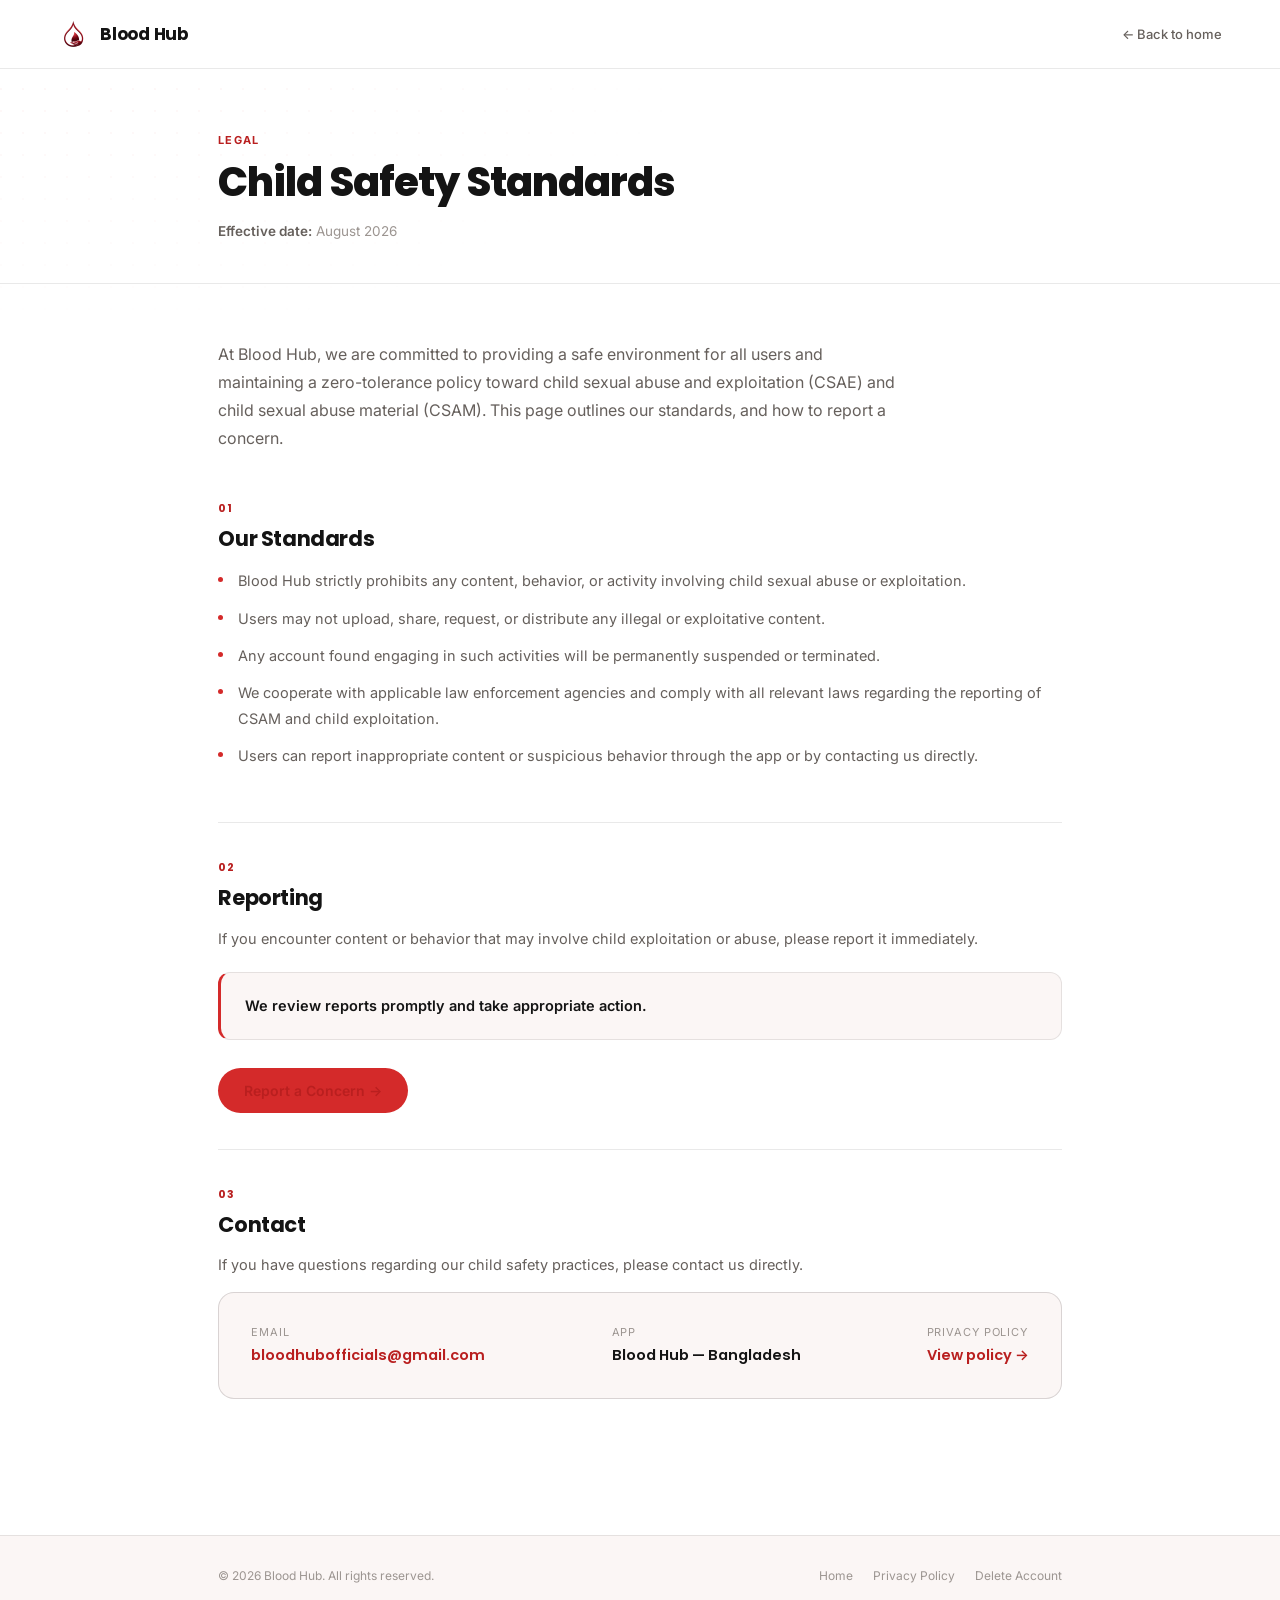
==== commit e4055777: "Some design updated" ====
--- a/child-safety.html
+++ b/child-safety.html
@@ -78,7 +78,7 @@
         <div class="contact-card">
           <div class="contact-item">
             <div class="label">Email</div>
-            <div class="value"><a href="mailto:adnan02802@gmail.com">adnan02802@gmail.com</a></div>
+            <div class="value"><a href="mailto:bloodhubofficials@gmail.com">bloodhubofficials@gmail.com</a></div>
           </div>
           <div class="contact-item">
             <div class="label">App</div>
--- a/assets/css/style.css
+++ b/assets/css/style.css
@@ -1506,7 +1506,7 @@
   width: 28px;
   height: 28px;
   border-radius: 7px;
-  background: var(--red);
+  
   overflow: hidden;
   display: flex;
   align-items: center;
